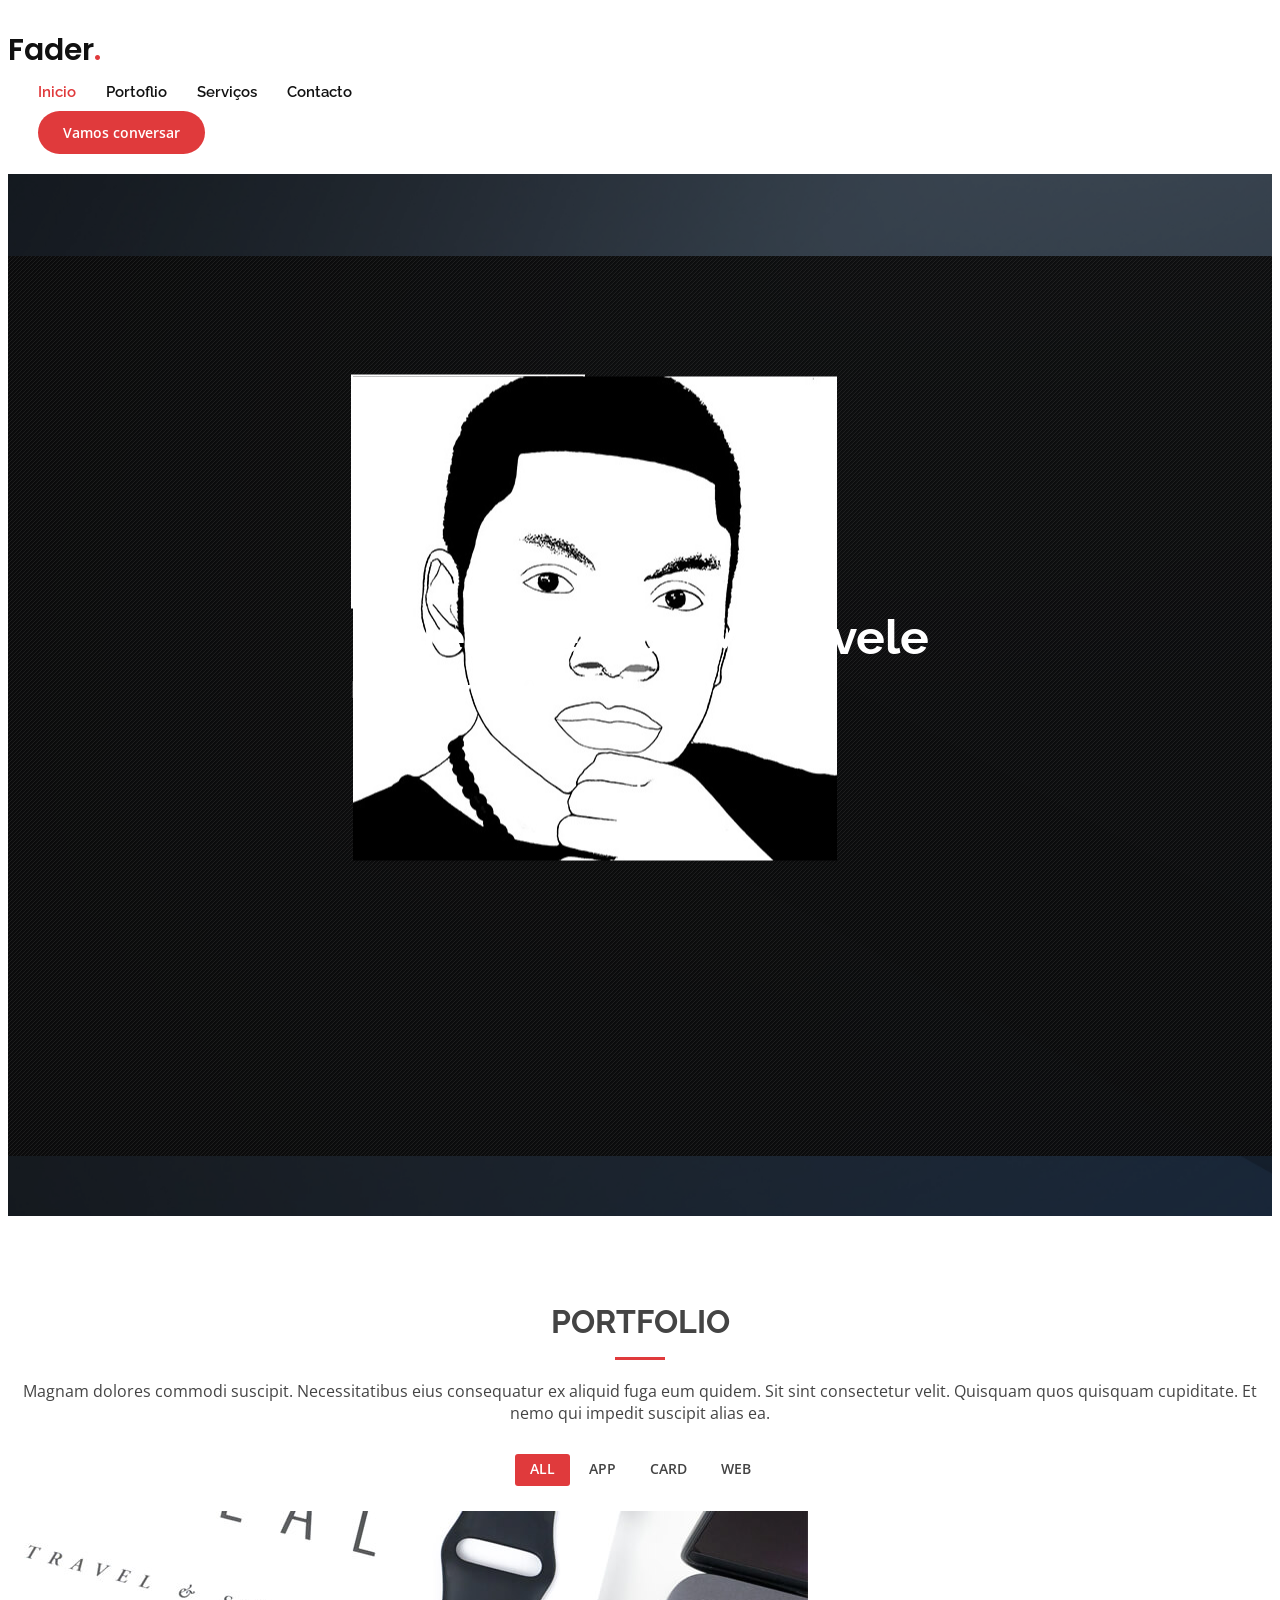
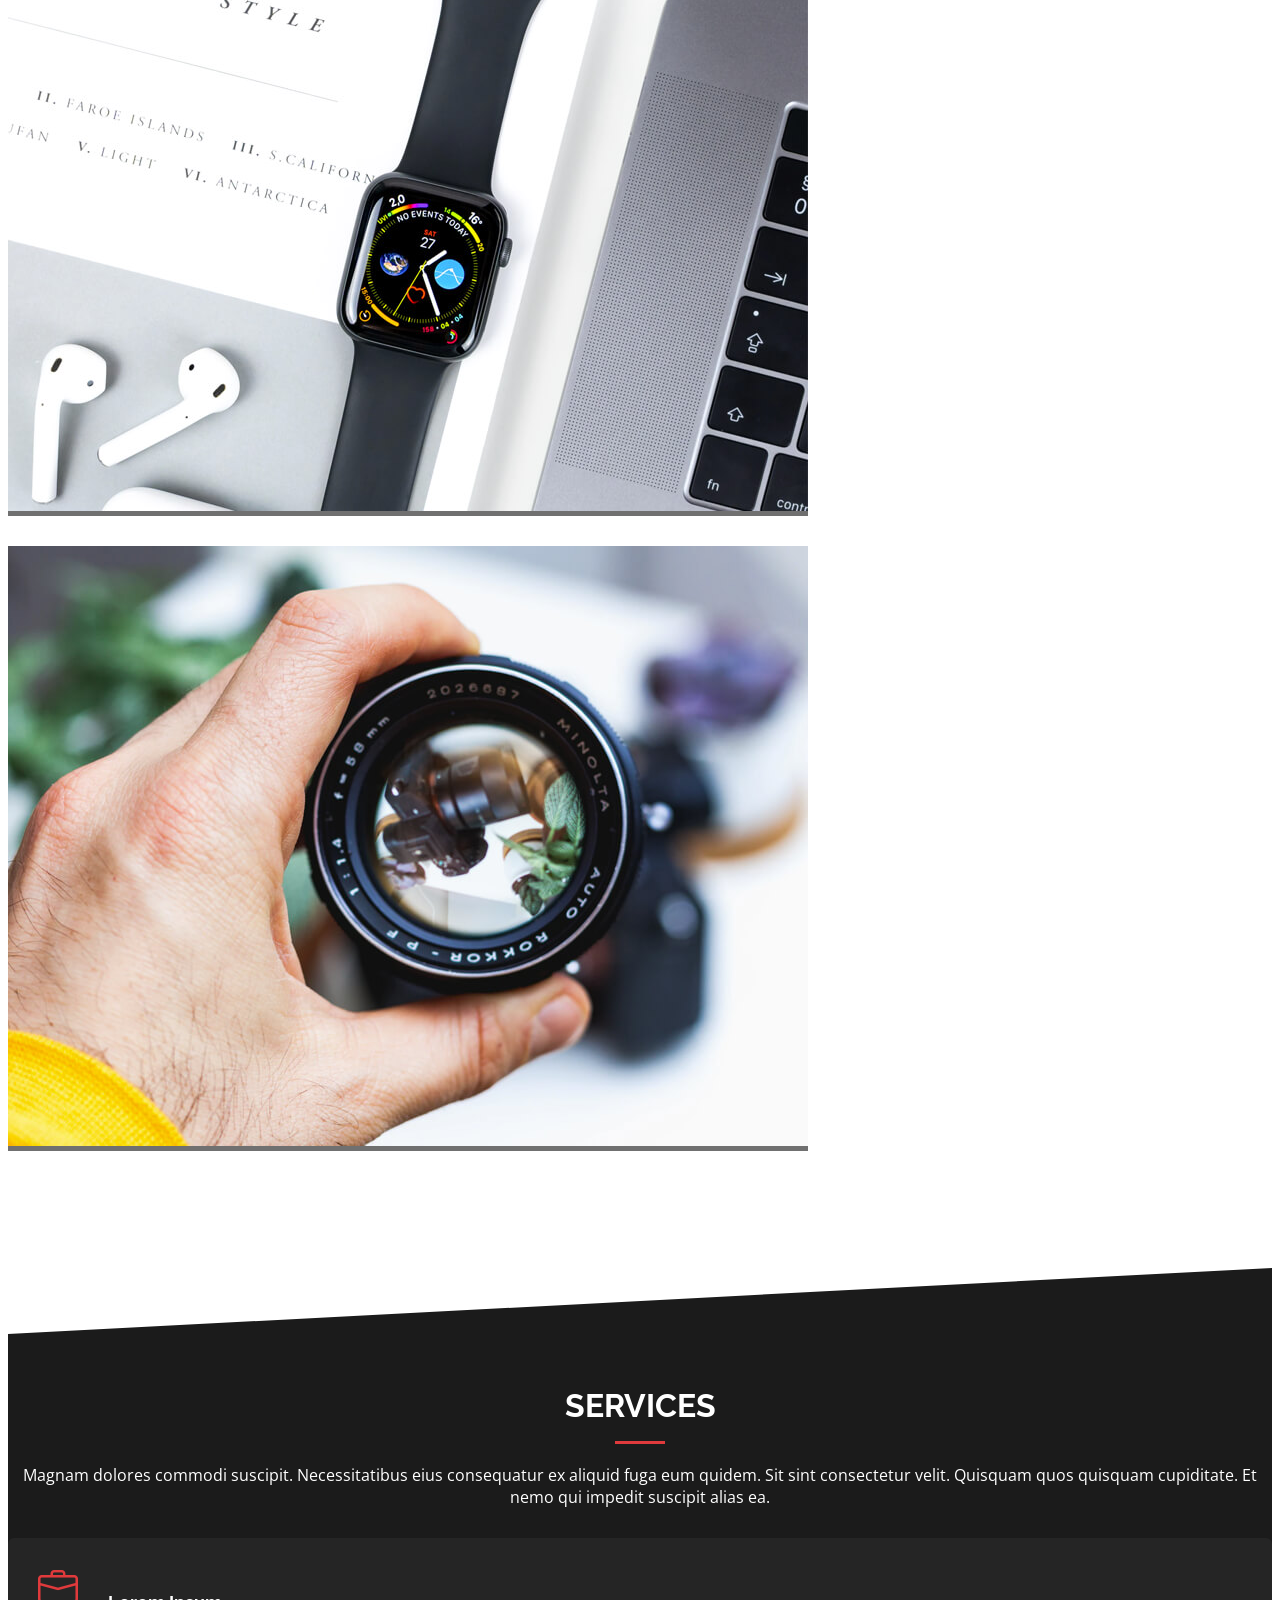
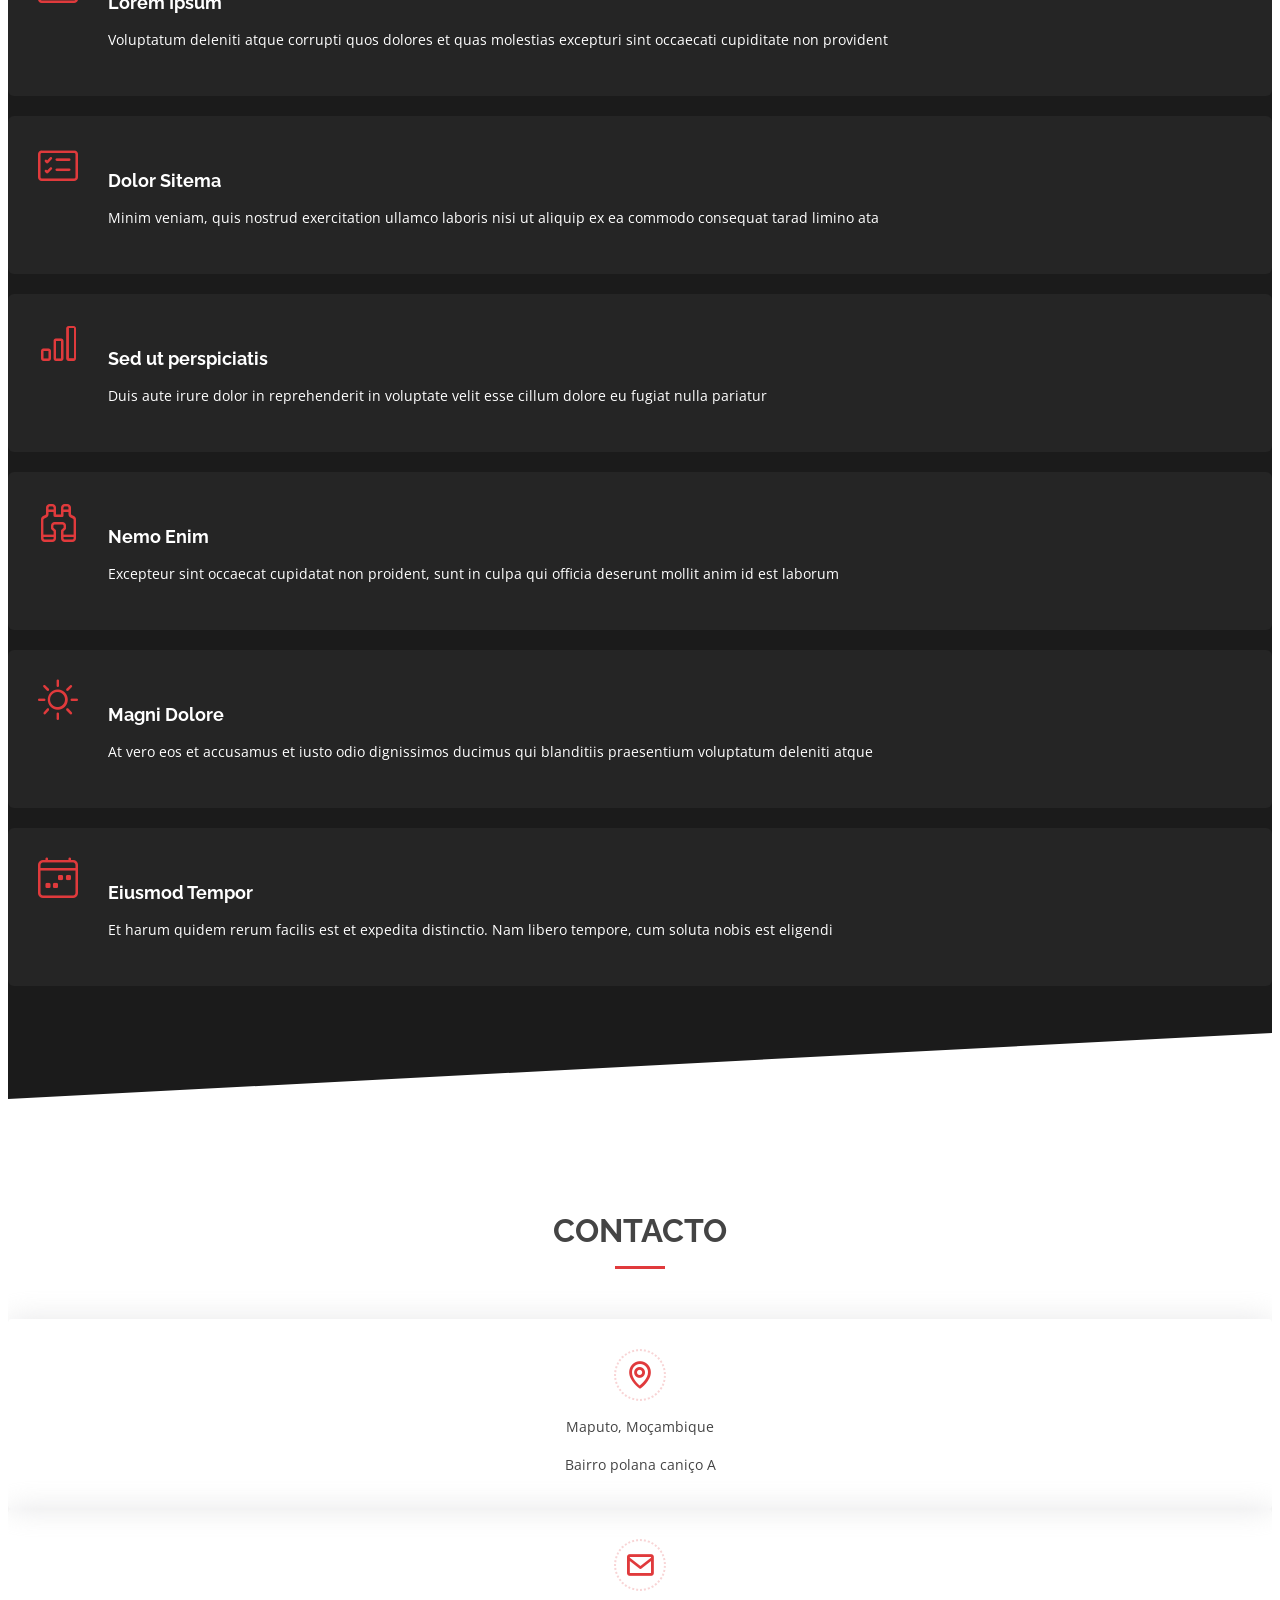
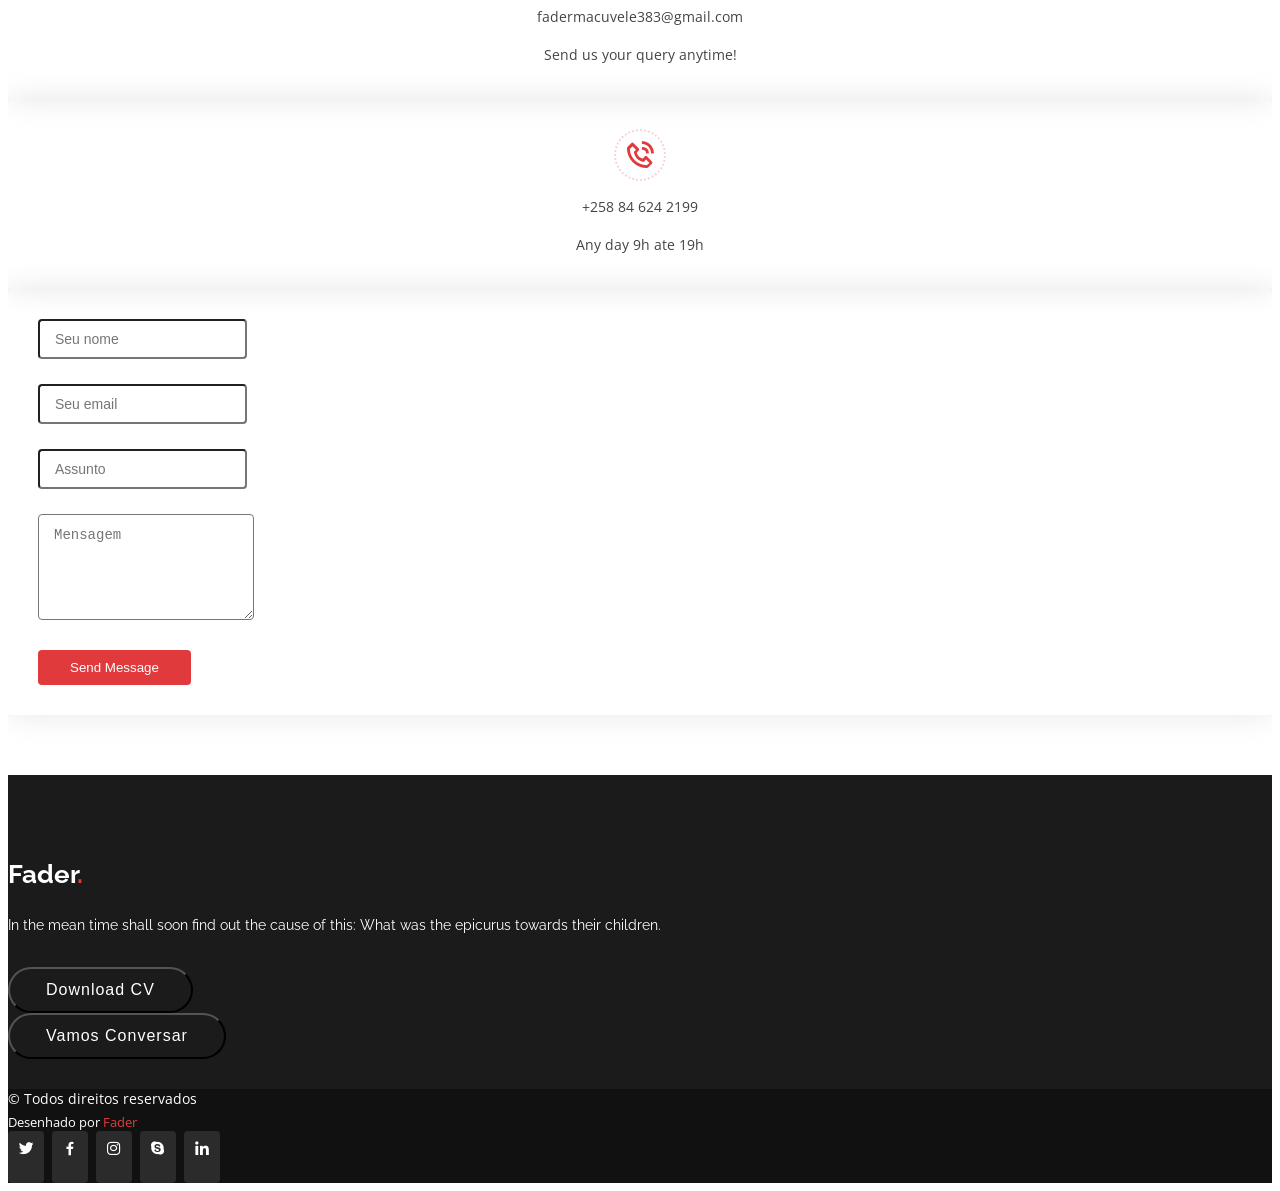
==== index.html @ 5a1aad6a "Initial commit" ====
<!DOCTYPE html>
<html lang="en">

<head>
    <meta charset="utf-8">
    <meta content="width=device-width, initial-scale=1.0" name="viewport">

    <title>Presento Bootstrap Template - Index</title>
    <meta content="" name="description">
    <meta content="" name="keywords">

    <!-- Favicons -->
    <link href="assets/img/favicon.png" rel="icon">
    <link href="assets/img/apple-touch-icon.png" rel="apple-touch-icon">

    <!-- Google Fonts -->
    <link href="https://fonts.googleapis.com/css?family=Open+Sans:300,300i,400,400i,600,600i,700,700i|Raleway:300,300i,400,400i,500,500i,600,600i,700,700i|Poppins:300,300i,400,400i,500,500i,600,600i,700,700i"
          rel="stylesheet">

    <!-- Vendor CSS Files -->
    <link href="assets/vendor/aos/aos.css" rel="stylesheet">
    <link href="assets/vendor/bootstrap/css/bootstrap.min.css" rel="stylesheet">
    <link href="assets/vendor/bootstrap-icons/bootstrap-icons.css" rel="stylesheet">
    <link href="assets/vendor/boxicons/css/boxicons.min.css" rel="stylesheet">
    <link href="assets/vendor/glightbox/css/glightbox.min.css" rel="stylesheet">
    <link href="assets/vendor/remixicon/remixicon.css" rel="stylesheet">
    <link href="assets/vendor/swiper/swiper-bundle.min.css" rel="stylesheet">

    <link href="assets/css/style.css" rel="stylesheet">
    <link href="assets/css/custom.css" rel="stylesheet">
</head>

<body>
<!-- ======= Header ======= -->
<header id="header" class="fixed-top d-flex align-items-center">
    <div class="container d-flex  align-items-center">
        <h1 class="logo me-auto"><a href="index.html">Fader<span>.</span></a></h1>
        <nav id="navbar" class="navbar order-last order-lg-0">
            <ul>
                <li><a class="nav-link scrollto active" href="#hero">Inicio</a></li>
              <li><a class="nav-link scrollto " href="#portfolio">Portoflio</a></li>
              <li><a class="nav-link scrollto" href="#services">Serviços</a></li>
                <li><a class="nav-link scrollto" href="#contact">Contacto</a></li>
            </ul>
            <i class="bi bi-list mobile-nav-toggle"></i>
        </nav>
        <a href="#contact" class="get-started-btn scrollto">Vamos conversar</a>
    </div>

</header>

<section id="hero" class="banner-home">
    <div class="opa">
        <div class="dot position-relative">
            <div class="container" id="container-hero">
                <div class="row align-items-center" data-aos="zoom-in" data-aos-delay="100">
                    <div class="col-xl-4 col-lg-5 col-md-5 col-sm-4">
                        <div class="bg-transparent rounded-circle row mx-auto align-items-center"
                             style="width: 230px; height: 230px; border: 2px solid white">
                            <img src="assets/img/fader-face.jpg" class="rounded-circle mx-autox d-blockx" alt="">
                        </div>
                    </div>
                    <div class="col-xl-8 col-lg-7 col-md-7 col-sm-8 mt-5">
                        <h1>Fader Azevedo Macuvele</h1>
                        <h2 data-aos="zoom-in" data-aos-delay="200">Desenvolvedor Web (full-stack)</h2>
                    </div>
                </div>
            </div>
        </div>
    </div>

</section><!-- End Hero -->

<main id="main">
    <section id="portfolio" class="portfolio">
        <div class="container" data-aos="fade-up">

            <div class="section-title">
                <h2>Portfolio</h2>
                <p>Magnam dolores commodi suscipit. Necessitatibus eius consequatur ex aliquid fuga eum quidem. Sit sint
                    consectetur velit. Quisquam quos quisquam cupiditate. Et nemo qui impedit suscipit alias ea.</p>
            </div>

            <div class="row" data-aos="fade-up" data-aos-delay="100">
                <div class="col-lg-12 d-flex justify-content-center">
                    <ul id="portfolio-flters">
                        <li data-filter="*" class="filter-active">All</li>
                        <li data-filter=".filter-app">App</li>
                        <li data-filter=".filter-card">Card</li>
                        <li data-filter=".filter-web">Web</li>
                    </ul>
                </div>
            </div>

            <div class="row portfolio-container" data-aos="fade-up" data-aos-delay="200">
                <div class="col-lg-4 col-md-6 portfolio-item filter-app">
                    <div class="portfolio-wrap">
                        <img src="assets/img/portfolio/portfolio-1.jpg" class="img-fluid" alt="">
                        <div class="portfolio-info">
                            <h4>App 1</h4>
                            <p>App</p>
                            <div class="portfolio-links">
                                <a href="assets/img/portfolio/portfolio-1.jpg" data-gallery="portfolioGallery"
                                   class="portfolio-lightbox" title="App 1"><i class="bx bx-plus"></i></a>
                                <a href="portfolio-details.html" title="More Details"><i class="bx bx-link"></i></a>
                            </div>
                        </div>
                    </div>
                </div>

                <div class="col-lg-4 col-md-6 portfolio-item filter-web">
                    <div class="portfolio-wrap">
                        <img src="assets/img/portfolio/portfolio-2.jpg" class="img-fluid" alt="">
                        <div class="portfolio-info">
                            <h4>Web 3</h4>
                            <p>Web</p>
                            <div class="portfolio-links">
                                <a href="assets/img/portfolio/portfolio-2.jpg" data-gallery="portfolioGallery"
                                   class="portfolio-lightbox" title="Web 3"><i class="bx bx-plus"></i></a>
                                <a href="portfolio-details.html" title="More Details"><i class="bx bx-link"></i></a>
                            </div>
                        </div>
                    </div>
                </div>

                <div class="col-lg-4 col-md-6 portfolio-item filter-app">
                    <div class="portfolio-wrap">
                        <img src="assets/img/portfolio/portfolio-3.jpg" class="img-fluid" alt="">
                        <div class="portfolio-info">
                            <h4>App 2</h4>
                            <p>App</p>
                            <div class="portfolio-links">
                                <a href="assets/img/portfolio/portfolio-3.jpg" data-gallery="portfolioGallery"
                                   class="portfolio-lightbox" title="App 2"><i class="bx bx-plus"></i></a>
                                <a href="portfolio-details.html" title="More Details"><i class="bx bx-link"></i></a>
                            </div>
                        </div>
                    </div>
                </div>

                <div class="col-lg-4 col-md-6 portfolio-item filter-card">
                    <div class="portfolio-wrap">
                        <img src="assets/img/portfolio/portfolio-4.jpg" class="img-fluid" alt="">
                        <div class="portfolio-info">
                            <h4>Card 2</h4>
                            <p>Card</p>
                            <div class="portfolio-links">
                                <a href="assets/img/portfolio/portfolio-4.jpg" data-gallery="portfolioGallery"
                                   class="portfolio-lightbox" title="Card 2"><i class="bx bx-plus"></i></a>
                                <a href="portfolio-details.html" title="More Details"><i class="bx bx-link"></i></a>
                            </div>
                        </div>
                    </div>
                </div>

                <div class="col-lg-4 col-md-6 portfolio-item filter-web">
                    <div class="portfolio-wrap">
                        <img src="assets/img/portfolio/portfolio-5.jpg" class="img-fluid" alt="">
                        <div class="portfolio-info">
                            <h4>Web 2</h4>
                            <p>Web</p>
                            <div class="portfolio-links">
                                <a href="assets/img/portfolio/portfolio-5.jpg" data-gallery="portfolioGallery"
                                   class="portfolio-lightbox" title="Web 2"><i class="bx bx-plus"></i></a>
                                <a href="portfolio-details.html" title="More Details"><i class="bx bx-link"></i></a>
                            </div>
                        </div>
                    </div>
                </div>

                <div class="col-lg-4 col-md-6 portfolio-item filter-app">
                    <div class="portfolio-wrap">
                        <img src="assets/img/portfolio/portfolio-6.jpg" class="img-fluid" alt="">
                        <div class="portfolio-info">
                            <h4>App 3</h4>
                            <p>App</p>
                            <div class="portfolio-links">
                                <a href="assets/img/portfolio/portfolio-6.jpg" data-gallery="portfolioGallery"
                                   class="portfolio-lightbox" title="App 3"><i class="bx bx-plus"></i></a>
                                <a href="portfolio-details.html" title="More Details"><i class="bx bx-link"></i></a>
                            </div>
                        </div>
                    </div>
                </div>

                <div class="col-lg-4 col-md-6 portfolio-item filter-card">
                    <div class="portfolio-wrap">
                        <img src="assets/img/portfolio/portfolio-7.jpg" class="img-fluid" alt="">
                        <div class="portfolio-info">
                            <h4>Card 1</h4>
                            <p>Card</p>
                            <div class="portfolio-links">
                                <a href="assets/img/portfolio/portfolio-7.jpg" data-gallery="portfolioGallery"
                                   class="portfolio-lightbox" title="Card 1"><i class="bx bx-plus"></i></a>
                                <a href="portfolio-details.html" title="More Details"><i class="bx bx-link"></i></a>
                            </div>
                        </div>
                    </div>
                </div>

                <div class="col-lg-4 col-md-6 portfolio-item filter-card">
                    <div class="portfolio-wrap">
                        <img src="assets/img/portfolio/portfolio-8.jpg" class="img-fluid" alt="">
                        <div class="portfolio-info">
                            <h4>Card 3</h4>
                            <p>Card</p>
                            <div class="portfolio-links">
                                <a href="assets/img/portfolio/portfolio-8.jpg" data-gallery="portfolioGallery"
                                   class="portfolio-lightbox" title="Card 3"><i class="bx bx-plus"></i></a>
                                <a href="portfolio-details.html" title="More Details"><i class="bx bx-link"></i></a>
                            </div>
                        </div>
                    </div>
                </div>

                <div class="col-lg-4 col-md-6 portfolio-item filter-web">
                    <div class="portfolio-wrap">
                        <img src="assets/img/portfolio/portfolio-9.jpg" class="img-fluid" alt="">
                        <div class="portfolio-info">
                            <h4>Web 3</h4>
                            <p>Web</p>
                            <div class="portfolio-links">
                                <a href="assets/img/portfolio/portfolio-9.jpg" data-gallery="portfolioGallery"
                                   class="portfolio-lightbox" title="Web 3"><i class="bx bx-plus"></i></a>
                                <a href="portfolio-details.html" title="More Details"><i class="bx bx-link"></i></a>
                            </div>
                        </div>
                    </div>
                </div>
            </div>
        </div>
    </section><!-- End Portfolio Section -->

    <!-- ======= Services Section ======= -->
    <section id="services" class="services section-bg ">
        <div class="container" data-aos="fade-up">

            <div class="section-title">
                <h2>Services</h2>
                <p>Magnam dolores commodi suscipit. Necessitatibus eius consequatur ex aliquid fuga eum quidem. Sit sint
                    consectetur velit. Quisquam quos quisquam cupiditate. Et nemo qui impedit suscipit alias ea.</p>
            </div>

            <div class="row">
                <div class="col-md-6">
                    <div class="icon-box" data-aos="fade-up" data-aos-delay="100">
                        <i class="bi bi-briefcase"></i>
                        <h4><a href="#">Lorem Ipsum</a></h4>
                        <p>Voluptatum deleniti atque corrupti quos dolores et quas molestias excepturi sint occaecati
                            cupiditate non provident</p>
                    </div>
                </div>
                <div class="col-md-6 mt-4 mt-md-0">
                    <div class="icon-box" data-aos="fade-up" data-aos-delay="200">
                        <i class="bi bi-card-checklist"></i>
                        <h4><a href="#">Dolor Sitema</a></h4>
                        <p>Minim veniam, quis nostrud exercitation ullamco laboris nisi ut aliquip ex ea commodo
                            consequat tarad limino ata</p>
                    </div>
                </div>
                <div class="col-md-6 mt-4 mt-md-0">
                    <div class="icon-box" data-aos="fade-up" data-aos-delay="300">
                        <i class="bi bi-bar-chart"></i>
                        <h4><a href="#">Sed ut perspiciatis</a></h4>
                        <p>Duis aute irure dolor in reprehenderit in voluptate velit esse cillum dolore eu fugiat nulla
                            pariatur</p>
                    </div>
                </div>
                <div class="col-md-6 mt-4 mt-md-0">
                    <div class="icon-box" data-aos="fade-up" data-aos-delay="400">
                        <i class="bi bi-binoculars"></i>
                        <h4><a href="#">Nemo Enim</a></h4>
                        <p>Excepteur sint occaecat cupidatat non proident, sunt in culpa qui officia deserunt mollit
                            anim id est laborum</p>
                    </div>
                </div>
                <div class="col-md-6 mt-4 mt-md-0">
                    <div class="icon-box" data-aos="fade-up" data-aos-delay="500">
                        <i class="bi bi-brightness-high"></i>
                        <h4><a href="#">Magni Dolore</a></h4>
                        <p>At vero eos et accusamus et iusto odio dignissimos ducimus qui blanditiis praesentium
                            voluptatum deleniti atque</p>
                    </div>
                </div>
                <div class="col-md-6 mt-4 mt-md-0">
                    <div class="icon-box" data-aos="fade-up" data-aos-delay="600">
                        <i class="bi bi-calendar4-week"></i>
                        <h4><a href="#">Eiusmod Tempor</a></h4>
                        <p>Et harum quidem rerum facilis est et expedita distinctio. Nam libero tempore, cum soluta
                            nobis est eligendi</p>
                    </div>
                </div>
            </div>
        </div>
    </section><!-- End Services Section -->

    <!-- ======= Contact Section ======= -->
    <section id="contact" class="contact">
        <div class="container" data-aos="fade-up">
            <div class="section-title">
                <h2>Contacto</h2>
            </div>

            <div class="row" data-aos="fade-up" data-aos-delay="100">
                <div class="col-lg-4">
                    <div class="info-box">
                        <div class="row">
                            <div class="col-3">
                                <i class="bx bx-map"></i>
                            </div>
                            <div class="col-9">
                                <p class="text-start">Maputo, Moçambique</p>
                                <p class="text-start fw-bold">Bairro polana caniço A </p>
                            </div>
                        </div>
                    </div>

                    <div class="info-box my-4">
                        <div class="row">
                            <div class="col-3">
                                <i class="bx bx-envelope"></i>
                            </div>
                            <div class="col-9">
                                <p class="text-start">fadermacuvele383@gmail.com</p>
                                <p class="text-start fw-bold">Send us your query anytime!</p>
                            </div>
                        </div>
                    </div>
                    <div class="info-box">
                        <div class="row">
                            <div class="col-3">
                                <i class="bx bx-phone-call"></i>
                            </div>
                            <div class="col-9">
                                <p class="text-start">+258 84 624 2199</p>
                                <p class="text-start fw-bold">Any day 9h ate 19h</p>
                            </div>
                        </div>
                    </div>
                </div>

                <div class="col-lg-8 mt-lg-0 mt-sm-4 mt-4">
                    <form action="forms/contact.php" method="post" role="form" class="php-email-form">
                        <div class="row">
                            <div class="col-lg-6 col-sm-12 col-12 form-group">
                                <input type="text" name="name" class="form-control" id="name" placeholder="Seu nome"
                                       required>
                            </div>
                            <div class="col-lg-6 col-sm-12 col-12 form-group">
                                <input type="email" class="form-control" name="email" id="email"
                                       placeholder="Seu email" required>
                            </div>
                        </div>
                        <div class="form-group">
                            <input type="text" class="form-control" name="subject" id="subject" placeholder="Assunto"
                                   required>
                        </div>
                        <div class="form-group">
                            <textarea class="form-control" name="message" rows="5" placeholder="Mensagem"
                                      required></textarea>
                        </div>
                        <div class="my-3">
                            <div class="loading">Loading</div>
                            <div class="error-message"></div>
                            <div class="sent-message">Your message has been sent. Thank you!</div>
                        </div>
                        <div class="text-center">
                            <button type="submit">Send Message</button>
                        </div>
                    </form>
                </div>
            </div>
        </div>
    </section>
</main>

<footer id="footer">
    <div class="footer-top">
        <div class="container">
            <div class="row">
                <div class="col-lg-5 col-md-8 footer-contact">
                    <h3>Fader<span>.</span></h3>
                    <p>
                        In the mean time shall soon find out the cause of this: What was the epicurus towards their
                        children.
                    </p>
                </div>
                <div class="col-lg-2 col-md-6 footer-links">
                </div>
                <div class="col-lg-5 col-md-6">
                    <div class="row">
                        <div class="col-lg-6 col-sm-12">
                            <button class="btn border-btn bg-dark mr-4 mx-sm-auto mx-auto d-block">Download CV</button>
                        </div>
                        <div class="col-lg-6 col-sm-12 mt-sm-4 mt-4 mt-lg-0">
                            <button class="btn border-btn bg-danger mx-sm-auto mx-auto d-block text-nowrap">Vamos
                                conversar
                            </button>
                        </div>
                    </div>
                </div>
            </div>
        </div>
    </div>

    <div class="container d-md-flex py-4">
        <div class="me-md-auto text-center text-md-start">
            <div class="copyright">
                &copy; Todos direitos reservados
            </div>
            <div class="credits">
                Desenhado por <a href="/">Fader</a>
            </div>
        </div>
        <div class="social-links text-center text-md-end pt-3 pt-md-0">
            <a href="#" class="twitter"><i class="bx bxl-twitter"></i></a>
            <a href="#" class="facebook"><i class="bx bxl-facebook"></i></a>
            <a href="#" class="instagram"><i class="bx bxl-instagram"></i></a>
            <a href="#" class="google-plus"><i class="bx bxl-skype"></i></a>
            <a href="#" class="linkedin"><i class="bx bxl-linkedin"></i></a>
        </div>
    </div>
</footer>

<a href="#" class="back-to-top d-flex align-items-center justify-content-center">
    <i class="bi bi-arrow-up-short"></i>
</a>

<!-- Vendor JS Files -->
<script src="assets/vendor/aos/aos.js"></script>
<script src="assets/vendor/bootstrap/js/bootstrap.bundle.min.js"></script>
<script src="assets/vendor/glightbox/js/glightbox.min.js"></script>
<script src="assets/vendor/isotope-layout/isotope.pkgd.min.js"></script>
<script src="assets/vendor/php-email-form/validate.js"></script>
<script src="assets/vendor/purecounter/purecounter.js"></script>
<script src="assets/vendor/swiper/swiper-bundle.min.js"></script>
<script src="assets/js/main.js"></script>

</body>

</html>
---- assets/css/custom.css ----
section{
    /*padding: 10px 0 60px 0 !important;*/
}

.get-started-btn {
    margin-left: 30px;
    background: #e03a3c;
    color: #fff;
    border-radius: 50px;
    padding: 12px 25px;
    white-space: nowrap;
    transition: 0.3s;
    font-size: 14px;
    font-weight: 600;
    display: inline-block;
}

.border-btn {
    color: #fff;
    background: none;
    border-radius: 30px;
    text-transform: capitalize;
    padding: 12px 36px;
    -moz-user-select: none;
    cursor: pointer;
    display: inline-block;
    font-size: 16px;
    font-weight: 500;
    letter-spacing: 1px;
    position: relative;
    transition: color .4s linear;
    overflow: hidden;
    margin: 0;
}

.dot{
    background: url("../img/dot.png");
}
.banner-effect{
    position: relative;
    background: linear-gradient(to right, #0071bc, #0071bc55, #952a7c55, #952a7c);
    box-shadow: 0 5px 5px grey;
    margin-bottom: 30px !important;
}

.banner-home .dot{
    height: 100vh;
}
.banner-home .container{
    position: absolute;
    top: 35%;
    left: 50%;
    transform: translate(-50%,-50%);
    z-index: 1;
}
.opa{
    background: rgba(27, 27, 27, 0.9) !important;
}
.bg-site{
    background: rgba(34, 88, 130, 0.9) !important;
}
#container-hero{

}
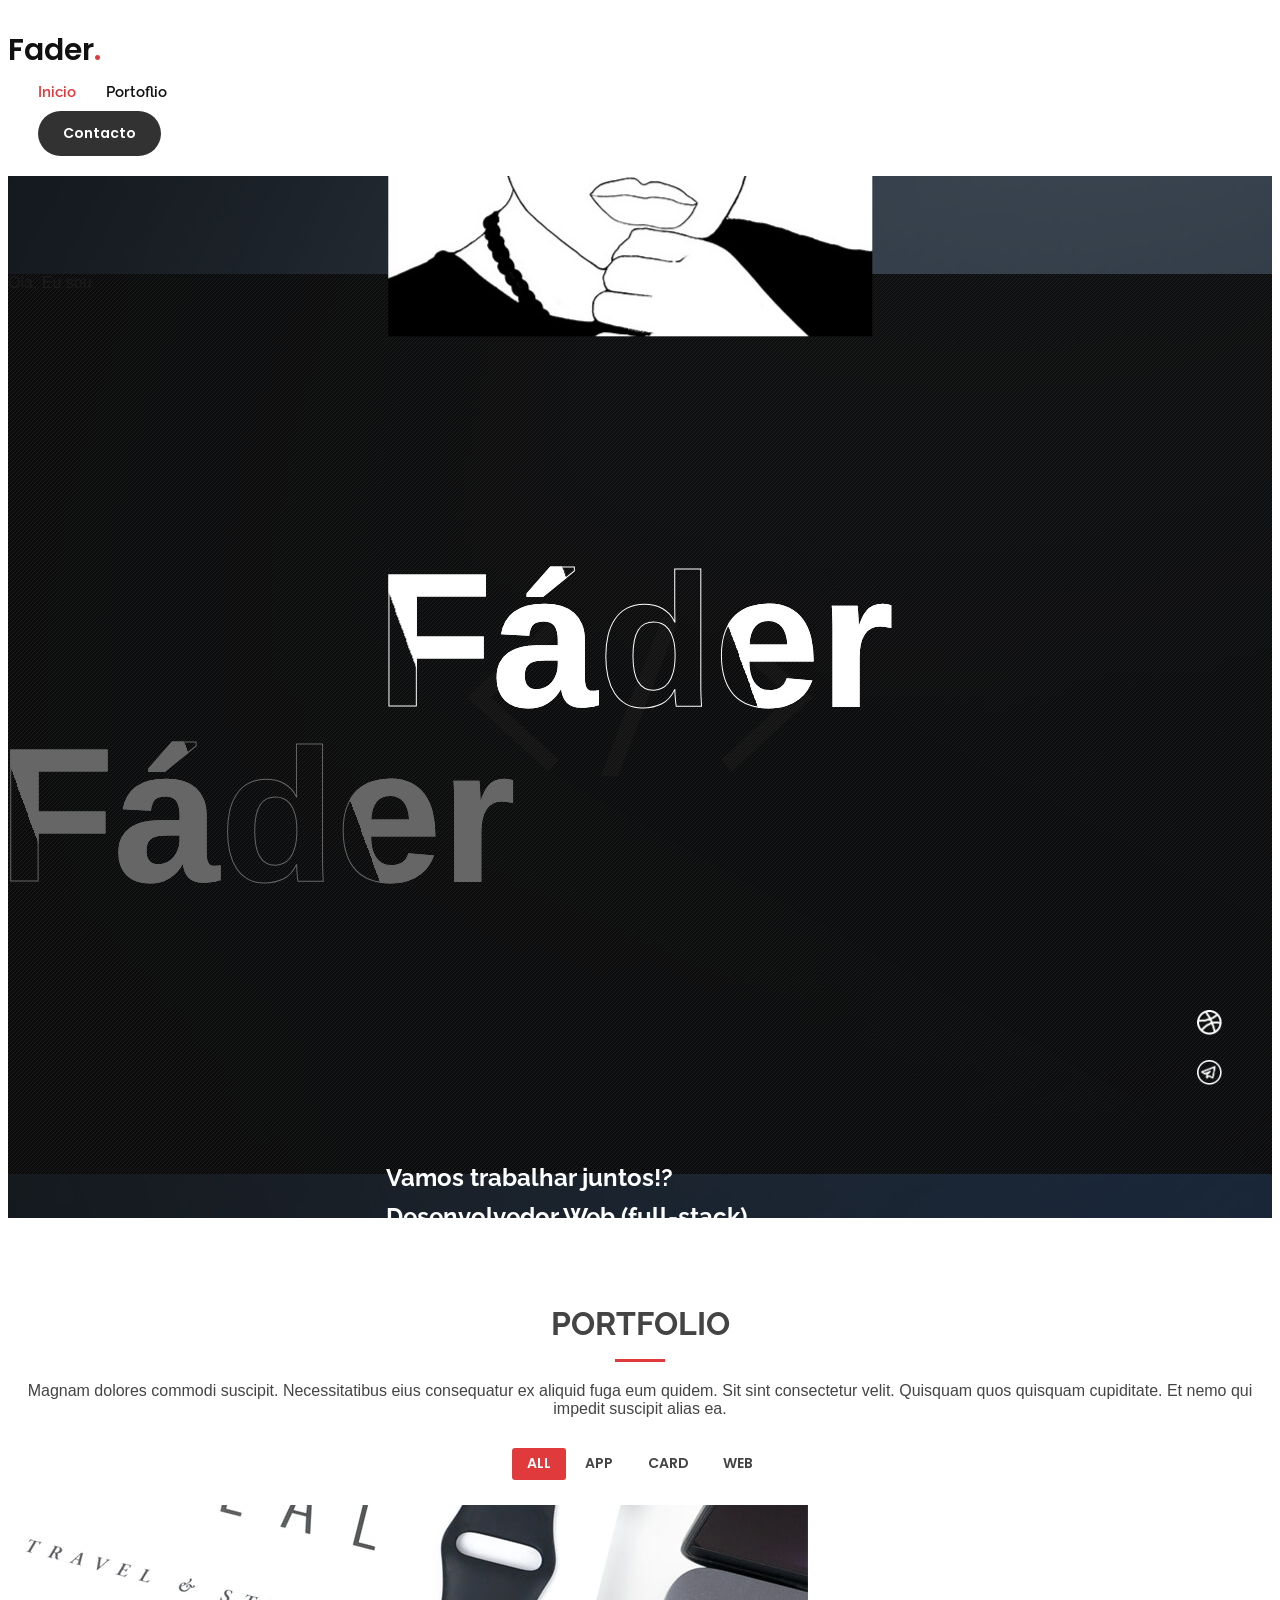
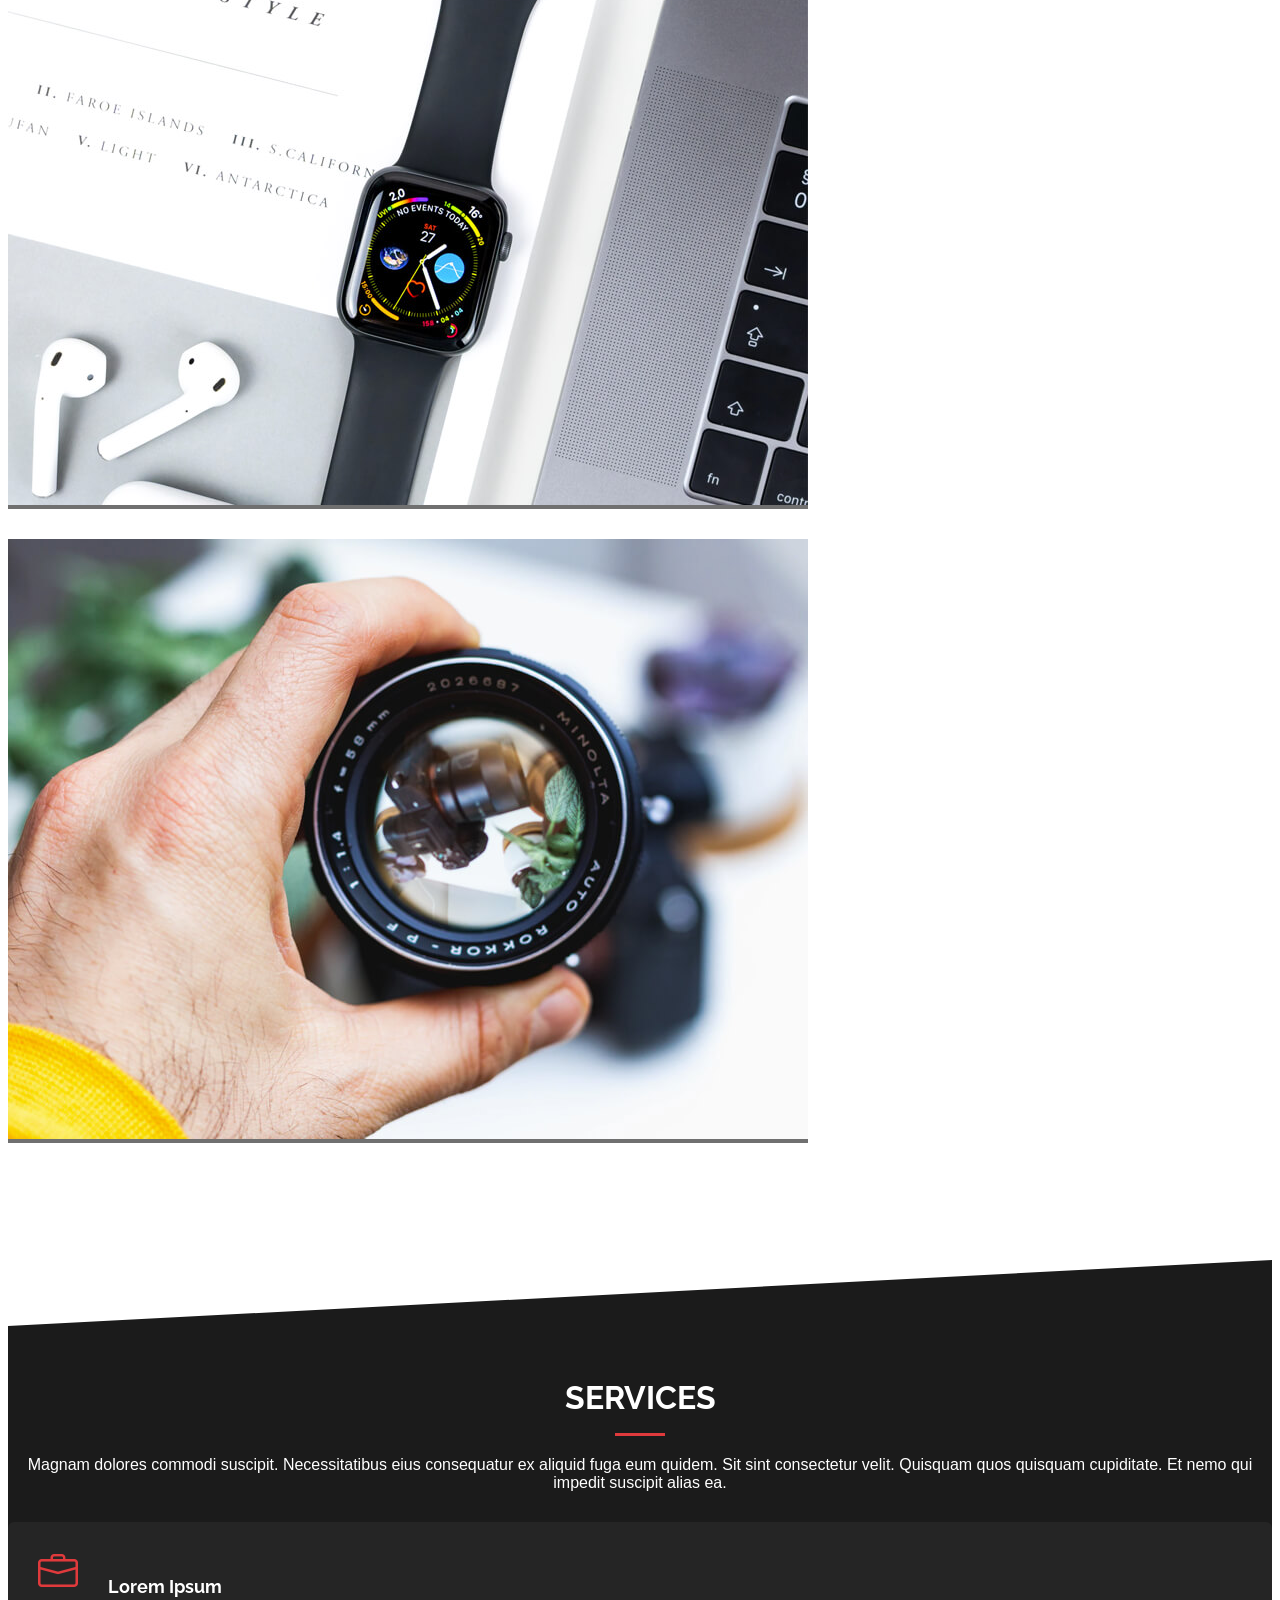
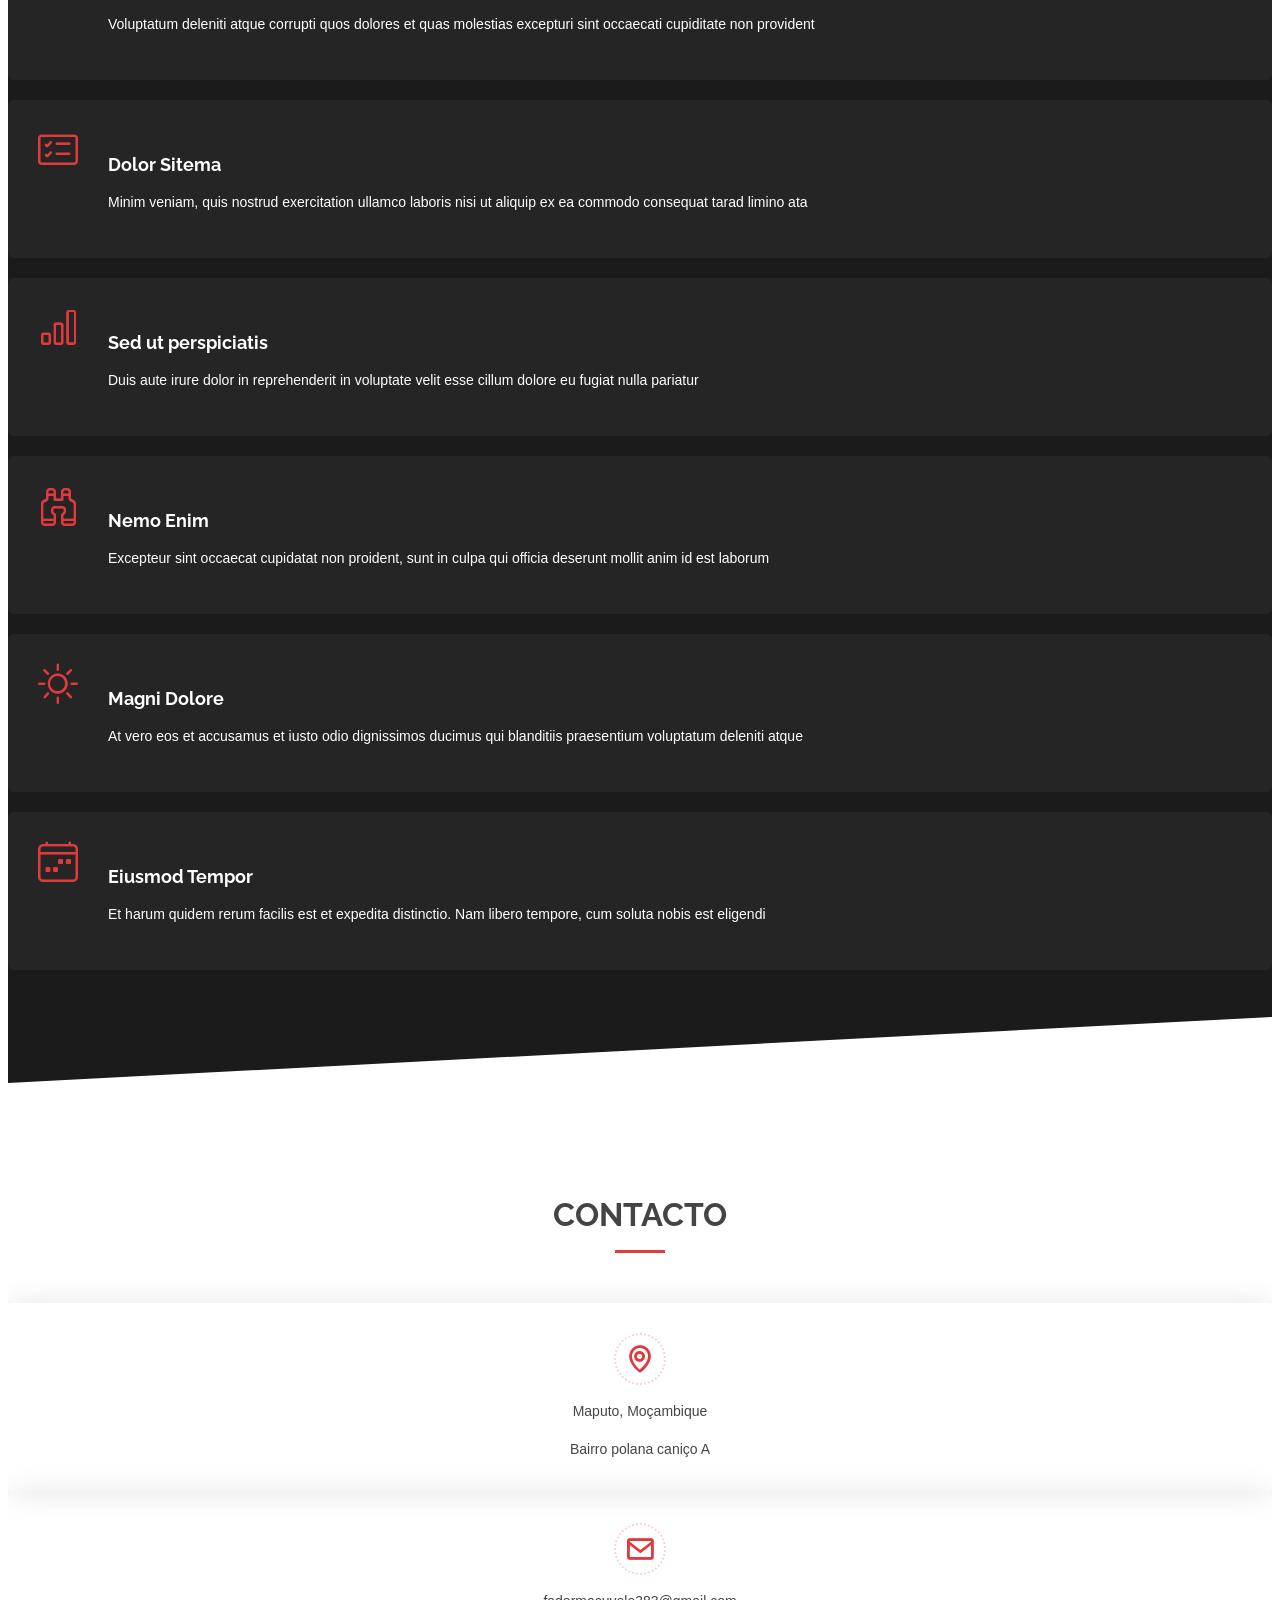
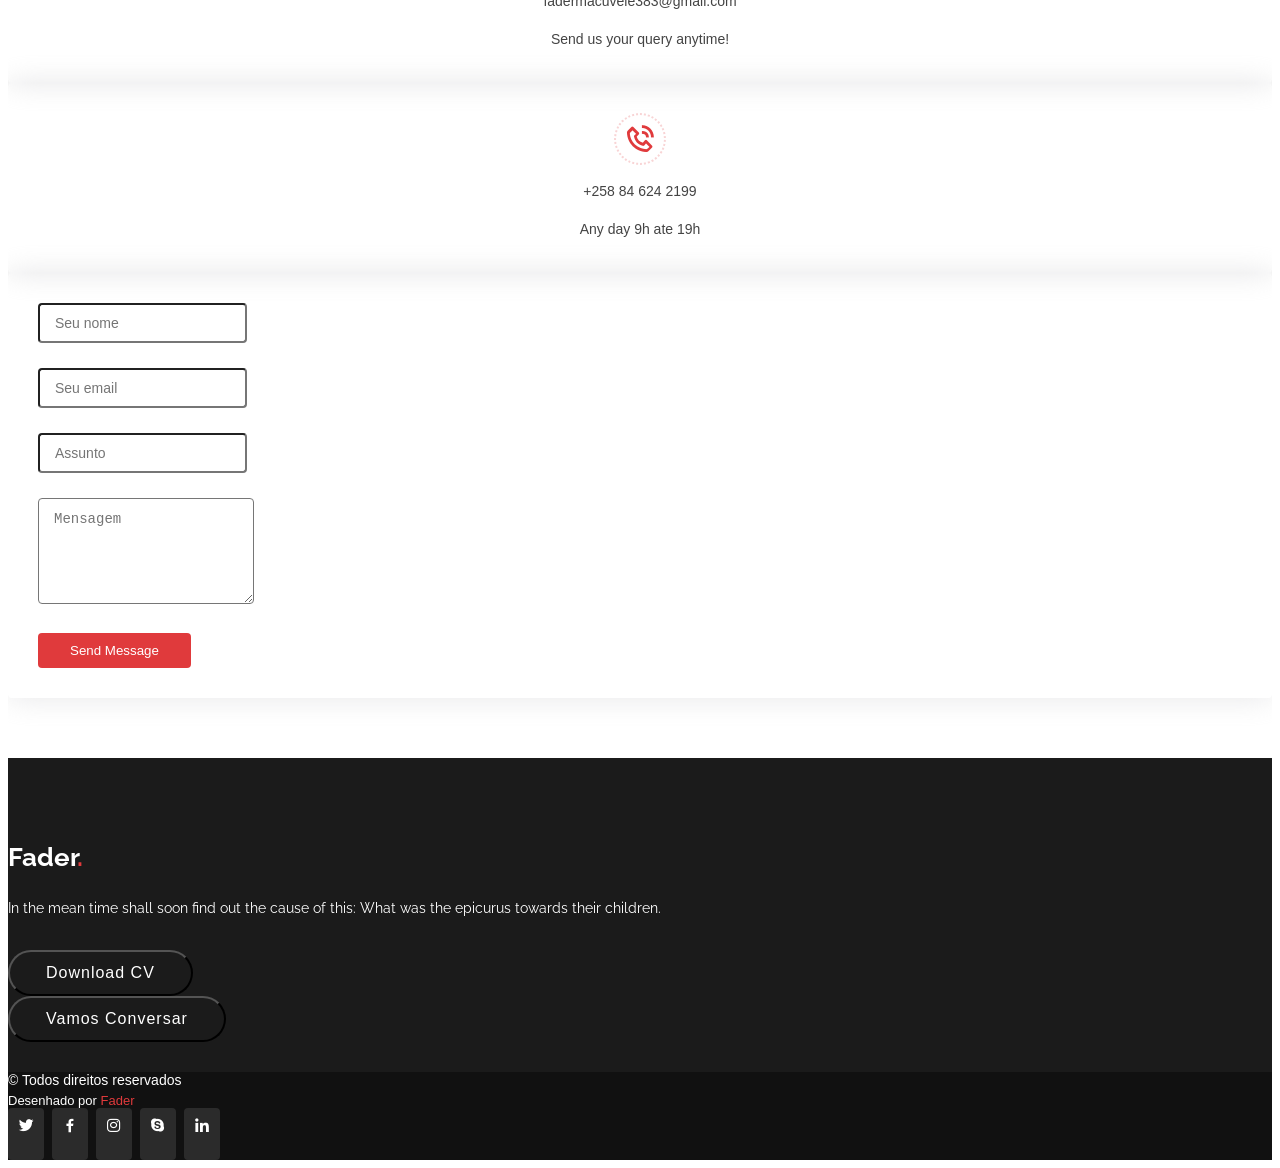
==== commit 4348fd99: "done" ====
--- a/index.html
+++ b/index.html
@@ -5,7 +5,7 @@
     <meta charset="utf-8">
     <meta content="width=device-width, initial-scale=1.0" name="viewport">
 
-    <title>Presento Bootstrap Template - Index</title>
+    <title>Fader</title>
     <meta content="" name="description">
     <meta content="" name="keywords">
 
@@ -39,32 +39,45 @@
             <ul>
                 <li><a class="nav-link scrollto active" href="#hero">Inicio</a></li>
               <li><a class="nav-link scrollto " href="#portfolio">Portoflio</a></li>
-              <li><a class="nav-link scrollto" href="#services">Serviços</a></li>
-                <li><a class="nav-link scrollto" href="#contact">Contacto</a></li>
             </ul>
             <i class="bi bi-list mobile-nav-toggle"></i>
         </nav>
-        <a href="#contact" class="get-started-btn scrollto">Vamos conversar</a>
+        <a href="#contact" class="get-started-btn scrollto">Contacto</a>
     </div>
-
 </header>
 
-<section id="hero" class="banner-home">
+<section id="hero" class="banner-home pt-0">
     <div class="opa">
         <div class="dot position-relative">
-            <div class="container" id="container-hero">
+            <div class="container">
                 <div class="row align-items-center" data-aos="zoom-in" data-aos-delay="100">
                     <div class="col-xl-4 col-lg-5 col-md-5 col-sm-4">
-                        <div class="bg-transparent rounded-circle row mx-auto align-items-center"
+                        <div class="bg-transparent rounded-circle row mx-autox align-items-center"
                              style="width: 230px; height: 230px; border: 2px solid white">
                             <img src="assets/img/fader-face.jpg" class="rounded-circle mx-autox d-blockx" alt="">
                         </div>
                     </div>
-                    <div class="col-xl-8 col-lg-7 col-md-7 col-sm-8 mt-5">
-                        <h1>Fader Azevedo Macuvele</h1>
-                        <h2 data-aos="zoom-in" data-aos-delay="200">Desenvolvedor Web (full-stack)</h2>
-                    </div>
-                </div>
+                    <div class="col-xl-8 col-lg-7 col-md-7 col-sm-8 mt-5 d-none">
+                        <p class="text-white fs-6">Olá, Eu sou</p>
+                        <h6 class="text-name">Fáder</h6>
+                        <h2>Vamos trabalhar juntos!?</h2>
+                        <h2 data-aos="zoom-in" class="d-none" data-aos-delay="200">Desenvolvedor Web (full-stack)</h2>
+                    </div>
+                </div>
+            </div>
+            <div class="position-absolute " style="bottom: 12%; left: 15%">
+                <p class="text-white fs-6">Olá, Eu sou</p>
+                <h6 class="text-name">Fáder</h6>
+                <h2>Vamos trabalhar juntos!?</h2>
+                <div class="mt-5">
+                    <a href="#portfolio" class="outline-white">Portfólio</a>
+                    <span class="text-white-50 pt-5">Lorem Ipsum is simply dummy text of the printing and typesetting industry. Lorem Ipsum</span>
+                </div>
+            </div>
+            <div class="social-icons">
+                <a href=""><img src="images/dribble.png" alt=""></a>
+                <a href=""><img src="images/telegram.png" alt=""></a>
+                <a href=""><img src="images/instagram.png" alt=""></a>
             </div>
         </div>
     </div>
--- a/assets/css/custom.css
+++ b/assets/css/custom.css
@@ -4,7 +4,7 @@
 
 .get-started-btn {
     margin-left: 30px;
-    background: #e03a3c;
+    background: #1B1B1BE5;
     color: #fff;
     border-radius: 50px;
     padding: 12px 25px;
@@ -59,6 +59,43 @@
 .bg-site{
     background: rgba(34, 88, 130, 0.9) !important;
 }
-#container-hero{
 
-}+.text-name{
+    font-size: 190px;
+    line-height: 160px;
+    margin-left: -10px;
+    color: transparent;
+    -webkit-text-stroke: 1px #fff;
+    background: url("../../images/back.png");
+    -webkit-background-clip: text;
+    background-position: 0 0;
+    animation: back 20s linear infinite;
+    font-family: "Poppins", sans-serif;
+
+}
+
+@keyframes back {
+    100%{
+        /*background-position: 2000px 0;*/
+    }
+}
+
+
+.social-icons{
+    position: absolute;
+    right: 2%;
+    bottom: 8%;
+}
+.social-icons img{
+    width: 25px;
+    display: block;
+    margin: 25px;
+}
+
+a.outline-white{
+    color: #fff;
+    text-decoration: none;
+    padding: 10px 20px;
+    margin-right: 20px;
+    border: 2px solid #fff;
+}
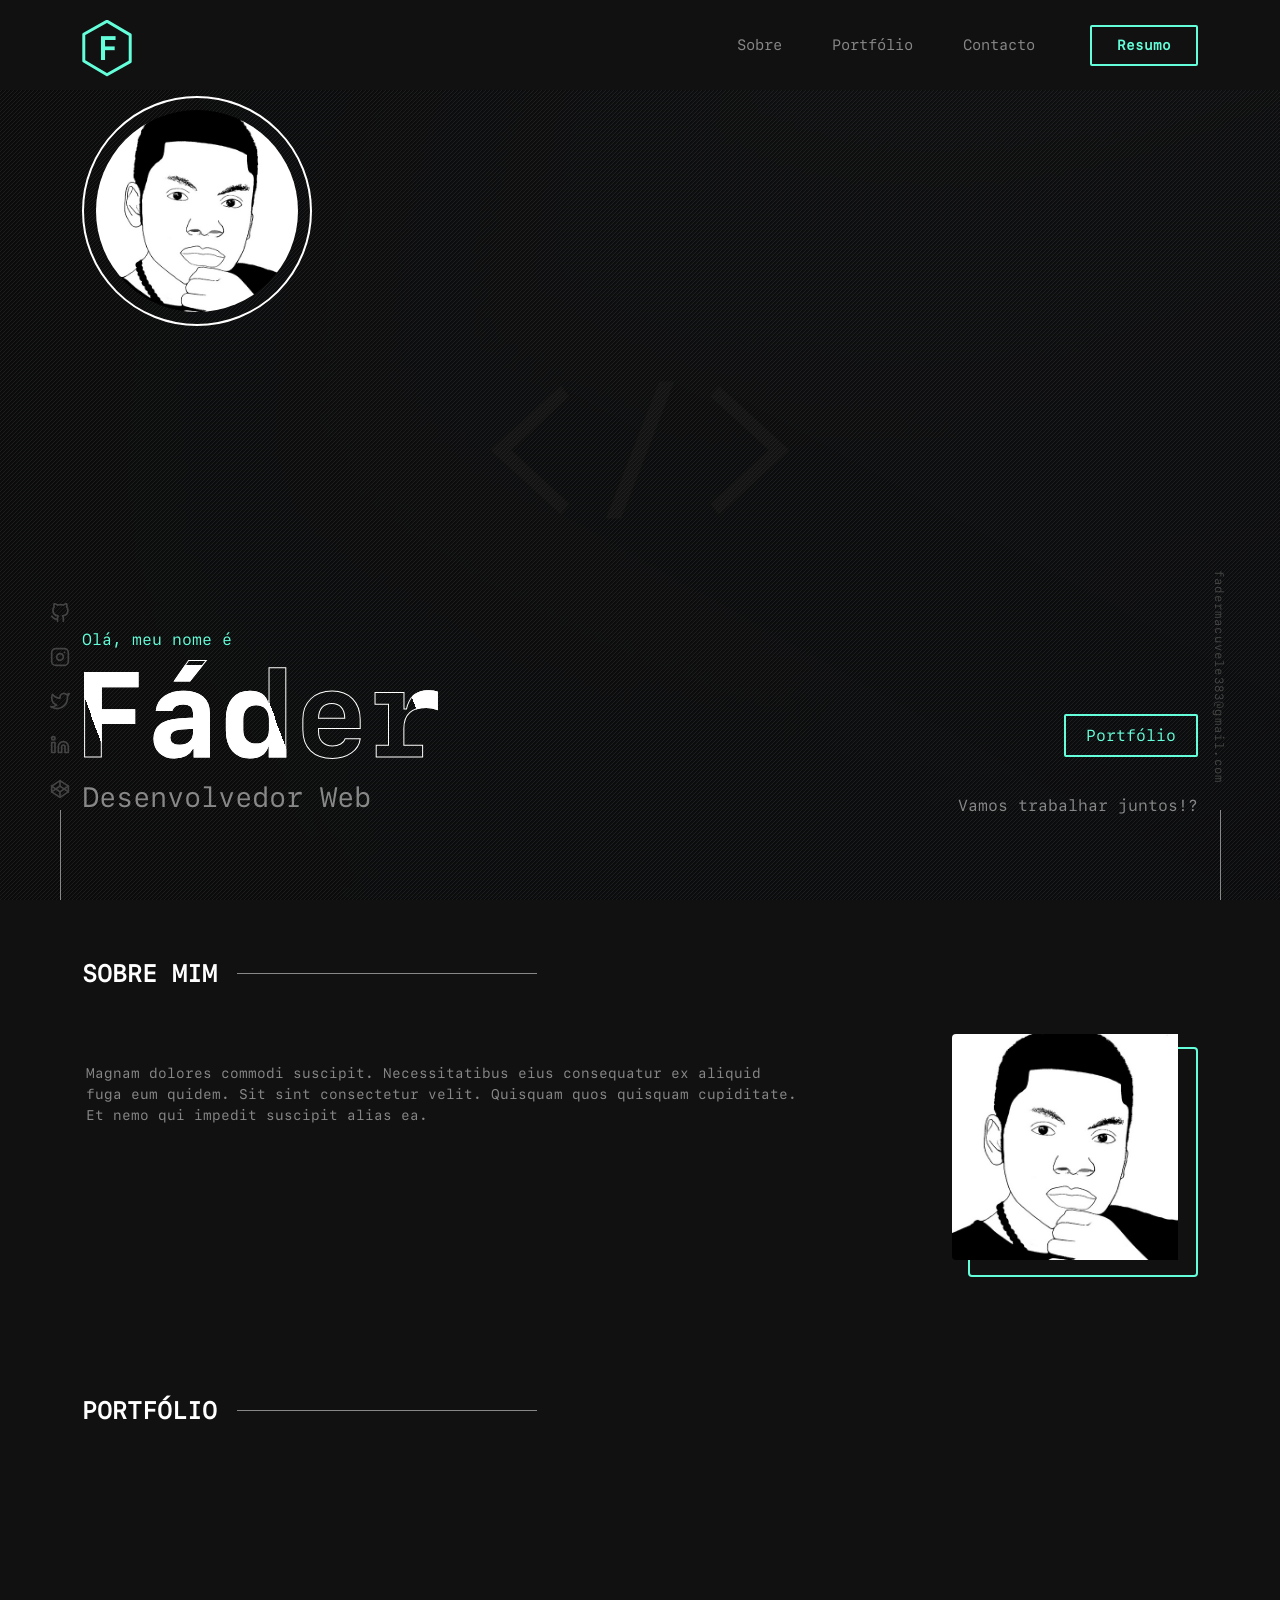
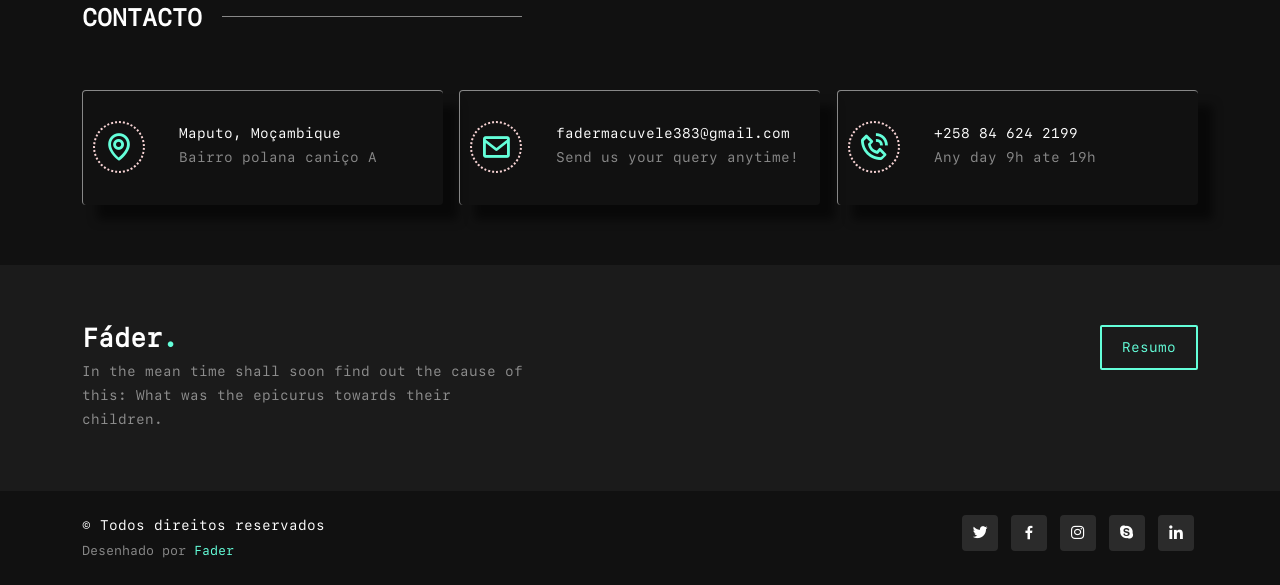
==== commit 4383c096: "awesome change" ====
--- a/index.html
+++ b/index.html
@@ -5,7 +5,7 @@
     <meta charset="utf-8">
     <meta content="width=device-width, initial-scale=1.0" name="viewport">
 
-    <title>Fader</title>
+    <title>Fáder</title>
     <meta content="" name="description">
     <meta content="" name="keywords">
 
@@ -31,221 +31,158 @@
 </head>
 
 <body>
+<div class="div-media-icons">
+    <ul class="media-icons">
+        <li><a href="https://github.com/fader-azevedo" aria-label="GitHub" target="_blank" rel="noreferrer">
+            <svg xmlns="http://www.w3.org/2000/svg" role="img" viewBox="0 0 24 24" fill="none" stroke="currentColor"
+                 stroke-width="2" stroke-linecap="round" stroke-linejoin="round" class="feather feather-github"><title>
+                GitHub</title>
+                <path d="M9 19c-5 1.5-5-2.5-7-3m14 6v-3.87a3.37 3.37 0 0 0-.94-2.61c3.14-.35 6.44-1.54 6.44-7A5.44 5.44 0 0 0 20 4.77 5.07 5.07 0 0 0 19.91 1S18.73.65 16 2.48a13.38 13.38 0 0 0-7 0C6.27.65 5.09 1 5.09 1A5.07 5.07 0 0 0 5 4.77a5.44 5.44 0 0 0-1.5 3.78c0 5.42 3.3 6.61 6.44 7A3.37 3.37 0 0 0 9 18.13V22"></path>
+            </svg>
+        </a></li>
+        <li><a href="https://www.instagram.com/fader-azevedo" aria-label="Instagram" target="_blank" rel="noreferrer">
+            <svg xmlns="http://www.w3.org/2000/svg" role="img" viewBox="0 0 24 24" fill="none" stroke="currentColor"
+                 stroke-width="2" stroke-linecap="round" stroke-linejoin="round" class="feather feather-instagram">
+                <title>
+                    Instagram</title>
+                <rect x="2" y="2" width="20" height="20" rx="5" ry="5"></rect>
+                <path d="M16 11.37A4 4 0 1 1 12.63 8 4 4 0 0 1 16 11.37z"></path>
+                <line x1="17.5" y1="6.5" x2="17.51" y2="6.5"></line>
+            </svg>
+        </a></li>
+        <li><a href="https://twitter.com/fader_azevedo" aria-label="Twitter" target="_blank" rel="noreferrer">
+            <svg xmlns="http://www.w3.org/2000/svg" role="img" viewBox="0 0 24 24" fill="none" stroke="currentColor"
+                 stroke-width="2" stroke-linecap="round" stroke-linejoin="round" class="feather feather-twitter"><title>
+                Twitter</title>
+                <path d="M23 3a10.9 10.9 0 0 1-3.14 1.53 4.48 4.48 0 0 0-7.86 3v1A10.66 10.66 0 0 1 3 4s-4 9 5 13a11.64 11.64 0 0 1-7 2c9 5 20 0 20-11.5a4.5 4.5 0 0 0-.08-.83A7.72 7.72 0 0 0 23 3z"></path>
+            </svg>
+        </a></li>
+        <li><a href="https://www.linkedin.com/in/fader" aria-label="Linkedin" target="_blank" rel="noreferrer">
+            <svg xmlns="http://www.w3.org/2000/svg" role="img" viewBox="0 0 24 24" fill="none" stroke="currentColor"
+                 stroke-width="2" stroke-linecap="round" stroke-linejoin="round" class="feather feather-linkedin">
+                <title>
+                    LinkedIn</title>
+                <path d="M16 8a6 6 0 0 1 6 6v7h-4v-7a2 2 0 0 0-2-2 2 2 0 0 0-2 2v7h-4v-7a6 6 0 0 1 6-6z"></path>
+                <rect x="2" y="9" width="4" height="12"></rect>
+                <circle cx="4" cy="4" r="2"></circle>
+            </svg>
+        </a></li>
+        <li><a href="https://codepen.io/fader_azevedo" aria-label="Codepen" target="_blank" rel="noreferrer">
+            <svg xmlns="http://www.w3.org/2000/svg" role="img" viewBox="0 0 24 24" fill="none" stroke="currentColor"
+                 stroke-width="2" stroke-linecap="round" stroke-linejoin="round" class="feather feather-codepen"><title>
+                CodePen</title>
+                <polygon points="12 2 22 8.5 22 15.5 12 22 2 15.5 2 8.5 12 2"></polygon>
+                <line x1="12" y1="22" x2="12" y2="15.5"></line>
+                <polyline points="22 8.5 12 15.5 2 8.5"></polyline>
+                <polyline points="2 15.5 12 8.5 22 15.5"></polyline>
+                <line x1="12" y1="2" x2="12" y2="8.5"></line>
+            </svg>
+        </a></li>
+    </ul>
+</div>
+<div class="div-vertical-email">
+    <a href="mailto:fadermacuvele383@gmail.com">fadermacuvele383@gmail.com</a>
+</div>
 <!-- ======= Header ======= -->
 <header id="header" class="fixed-top d-flex align-items-center">
     <div class="container d-flex  align-items-center">
-        <h1 class="logo me-auto"><a href="index.html">Fader<span>.</span></a></h1>
+        <a href="" id="logo" class="me-auto position-relative" style="width: 50px; height: 50px">
+            <span class="position-absolute h2 fw-bold" style="top: 10px; left: 15px">F</span>
+            <svg id="logo-svg" viewBox="0 0 84 96"><title>Logo</title>
+                <g transform="translate(-8.000000, -3.000000)">
+                    <g transform="translate(11.000000, 5.000000)">
+                        <path d="" fill="currentColor"/>
+                        <polygon id="Shape" stroke="currentColor" stroke-width="5" stroke-linecap="round"
+                                 stroke-linejoin="round" points="39 0 0 22 0 67 39 90 78 68 78 23"></polygon>
+                    </g>
+                </g>
+            </svg>
+        </a>
+        <!--        </h1>-->
         <nav id="navbar" class="navbar order-last order-lg-0">
             <ul>
-                <li><a class="nav-link scrollto active" href="#hero">Inicio</a></li>
-              <li><a class="nav-link scrollto " href="#portfolio">Portoflio</a></li>
+                <li><a class="nav-link scrollto " href="#about">Sobre</a></li>
+                <li><a class="nav-link scrollto " href="#portfolio">Portfólio</a></li>
+                <li><a class="nav-link scrollto " href="#contact">Contacto</a></li>
             </ul>
             <i class="bi bi-list mobile-nav-toggle"></i>
         </nav>
-        <a href="#contact" class="get-started-btn scrollto">Contacto</a>
+        <a href="#contact" class="get-started-btn scrollto">Resumo</a>
     </div>
 </header>
 
 <section id="hero" class="banner-home pt-0">
     <div class="opa">
-        <div class="dot position-relative">
-            <div class="container">
-                <div class="row align-items-center" data-aos="zoom-in" data-aos-delay="100">
-                    <div class="col-xl-4 col-lg-5 col-md-5 col-sm-4">
-                        <div class="bg-transparent rounded-circle row mx-autox align-items-center"
-                             style="width: 230px; height: 230px; border: 2px solid white">
-                            <img src="assets/img/fader-face.jpg" class="rounded-circle mx-autox d-blockx" alt="">
-                        </div>
-                    </div>
-                    <div class="col-xl-8 col-lg-7 col-md-7 col-sm-8 mt-5 d-none">
-                        <p class="text-white fs-6">Olá, Eu sou</p>
-                        <h6 class="text-name">Fáder</h6>
-                        <h2>Vamos trabalhar juntos!?</h2>
-                        <h2 data-aos="zoom-in" class="d-none" data-aos-delay="200">Desenvolvedor Web (full-stack)</h2>
-                    </div>
-                </div>
-            </div>
-            <div class="position-absolute " style="bottom: 12%; left: 15%">
-                <p class="text-white fs-6">Olá, Eu sou</p>
-                <h6 class="text-name">Fáder</h6>
-                <h2>Vamos trabalhar juntos!?</h2>
-                <div class="mt-5">
-                    <a href="#portfolio" class="outline-white">Portfólio</a>
-                    <span class="text-white-50 pt-5">Lorem Ipsum is simply dummy text of the printing and typesetting industry. Lorem Ipsum</span>
-                </div>
-            </div>
-            <div class="social-icons">
-                <a href=""><img src="images/dribble.png" alt=""></a>
-                <a href=""><img src="images/telegram.png" alt=""></a>
-                <a href=""><img src="images/instagram.png" alt=""></a>
+        <div class="dot">
+            <div class="main-container w-100 h-100 pt-5 pt-lg-5 bg-dangers">
+                <div class="container h-100 mt-5 d-flex flex-column justify-content-between">
+                    <div class="row align-items-center" data-aos="zoom-in" data-aos-delay="100">
+                        <div class="col-xl-4 col-lg-5 col-md-5 col-sm-4">
+                            <div class="bg-transparent rounded-circle row mx-sm-auto mx-auto mx-lg-0 align-items-center"
+                                 style="width: 230px; height: 230px; border: 2px solid white">
+                                <img src="assets/img/fader-face.jpg" class="rounded-circle mx-autox d-blockx" alt="">
+                            </div>
+                        </div>
+                    </div>
+                    <div class="row pt-5">
+                        <div class="col-md-8">
+                            <p class="text-start text-active h6 mb-3">Olá, meu nome é</p>
+                            <p class="text-start text-name">Fáder</p>
+                            <p class="text-start text-white-50 h3">Desenvolvedor Web</p>
+                        </div>
+                        <div class="col-md-4 d-flex flex-column justify-content-end">
+                            <div class="text-end">
+                                <p>
+                                    <a href="#portfolio" class="outline-white">Portfólio</a>
+                                </p>
+                                <p class="text-white-50 h6 mt-5">Vamos trabalhar juntos!?</p>
+                            </div>
+                        </div>
+                    </div>
+                </div>
             </div>
         </div>
     </div>
 
 </section><!-- End Hero -->
 
+
 <main id="main">
-    <section id="portfolio" class="portfolio">
+    <section id="about" class="about bg-main">
         <div class="container" data-aos="fade-up">
-
             <div class="section-title">
-                <h2>Portfolio</h2>
-                <p>Magnam dolores commodi suscipit. Necessitatibus eius consequatur ex aliquid fuga eum quidem. Sit sint
-                    consectetur velit. Quisquam quos quisquam cupiditate. Et nemo qui impedit suscipit alias ea.</p>
-            </div>
-
-            <div class="row" data-aos="fade-up" data-aos-delay="100">
-                <div class="col-lg-12 d-flex justify-content-center">
-                    <ul id="portfolio-flters">
-                        <li data-filter="*" class="filter-active">All</li>
-                        <li data-filter=".filter-app">App</li>
-                        <li data-filter=".filter-card">Card</li>
-                        <li data-filter=".filter-web">Web</li>
-                    </ul>
-                </div>
-            </div>
-
-            <div class="row portfolio-container" data-aos="fade-up" data-aos-delay="200">
-                <div class="col-lg-4 col-md-6 portfolio-item filter-app">
-                    <div class="portfolio-wrap">
-                        <img src="assets/img/portfolio/portfolio-1.jpg" class="img-fluid" alt="">
-                        <div class="portfolio-info">
-                            <h4>App 1</h4>
-                            <p>App</p>
-                            <div class="portfolio-links">
-                                <a href="assets/img/portfolio/portfolio-1.jpg" data-gallery="portfolioGallery"
-                                   class="portfolio-lightbox" title="App 1"><i class="bx bx-plus"></i></a>
-                                <a href="portfolio-details.html" title="More Details"><i class="bx bx-link"></i></a>
-                            </div>
-                        </div>
-                    </div>
-                </div>
-
-                <div class="col-lg-4 col-md-6 portfolio-item filter-web">
-                    <div class="portfolio-wrap">
-                        <img src="assets/img/portfolio/portfolio-2.jpg" class="img-fluid" alt="">
-                        <div class="portfolio-info">
-                            <h4>Web 3</h4>
-                            <p>Web</p>
-                            <div class="portfolio-links">
-                                <a href="assets/img/portfolio/portfolio-2.jpg" data-gallery="portfolioGallery"
-                                   class="portfolio-lightbox" title="Web 3"><i class="bx bx-plus"></i></a>
-                                <a href="portfolio-details.html" title="More Details"><i class="bx bx-link"></i></a>
-                            </div>
-                        </div>
-                    </div>
-                </div>
-
-                <div class="col-lg-4 col-md-6 portfolio-item filter-app">
-                    <div class="portfolio-wrap">
-                        <img src="assets/img/portfolio/portfolio-3.jpg" class="img-fluid" alt="">
-                        <div class="portfolio-info">
-                            <h4>App 2</h4>
-                            <p>App</p>
-                            <div class="portfolio-links">
-                                <a href="assets/img/portfolio/portfolio-3.jpg" data-gallery="portfolioGallery"
-                                   class="portfolio-lightbox" title="App 2"><i class="bx bx-plus"></i></a>
-                                <a href="portfolio-details.html" title="More Details"><i class="bx bx-link"></i></a>
-                            </div>
-                        </div>
-                    </div>
-                </div>
-
-                <div class="col-lg-4 col-md-6 portfolio-item filter-card">
-                    <div class="portfolio-wrap">
-                        <img src="assets/img/portfolio/portfolio-4.jpg" class="img-fluid" alt="">
-                        <div class="portfolio-info">
-                            <h4>Card 2</h4>
-                            <p>Card</p>
-                            <div class="portfolio-links">
-                                <a href="assets/img/portfolio/portfolio-4.jpg" data-gallery="portfolioGallery"
-                                   class="portfolio-lightbox" title="Card 2"><i class="bx bx-plus"></i></a>
-                                <a href="portfolio-details.html" title="More Details"><i class="bx bx-link"></i></a>
-                            </div>
-                        </div>
-                    </div>
-                </div>
-
-                <div class="col-lg-4 col-md-6 portfolio-item filter-web">
-                    <div class="portfolio-wrap">
-                        <img src="assets/img/portfolio/portfolio-5.jpg" class="img-fluid" alt="">
-                        <div class="portfolio-info">
-                            <h4>Web 2</h4>
-                            <p>Web</p>
-                            <div class="portfolio-links">
-                                <a href="assets/img/portfolio/portfolio-5.jpg" data-gallery="portfolioGallery"
-                                   class="portfolio-lightbox" title="Web 2"><i class="bx bx-plus"></i></a>
-                                <a href="portfolio-details.html" title="More Details"><i class="bx bx-link"></i></a>
-                            </div>
-                        </div>
-                    </div>
-                </div>
-
-                <div class="col-lg-4 col-md-6 portfolio-item filter-app">
-                    <div class="portfolio-wrap">
-                        <img src="assets/img/portfolio/portfolio-6.jpg" class="img-fluid" alt="">
-                        <div class="portfolio-info">
-                            <h4>App 3</h4>
-                            <p>App</p>
-                            <div class="portfolio-links">
-                                <a href="assets/img/portfolio/portfolio-6.jpg" data-gallery="portfolioGallery"
-                                   class="portfolio-lightbox" title="App 3"><i class="bx bx-plus"></i></a>
-                                <a href="portfolio-details.html" title="More Details"><i class="bx bx-link"></i></a>
-                            </div>
-                        </div>
-                    </div>
-                </div>
-
-                <div class="col-lg-4 col-md-6 portfolio-item filter-card">
-                    <div class="portfolio-wrap">
-                        <img src="assets/img/portfolio/portfolio-7.jpg" class="img-fluid" alt="">
-                        <div class="portfolio-info">
-                            <h4>Card 1</h4>
-                            <p>Card</p>
-                            <div class="portfolio-links">
-                                <a href="assets/img/portfolio/portfolio-7.jpg" data-gallery="portfolioGallery"
-                                   class="portfolio-lightbox" title="Card 1"><i class="bx bx-plus"></i></a>
-                                <a href="portfolio-details.html" title="More Details"><i class="bx bx-link"></i></a>
-                            </div>
-                        </div>
-                    </div>
-                </div>
-
-                <div class="col-lg-4 col-md-6 portfolio-item filter-card">
-                    <div class="portfolio-wrap">
-                        <img src="assets/img/portfolio/portfolio-8.jpg" class="img-fluid" alt="">
-                        <div class="portfolio-info">
-                            <h4>Card 3</h4>
-                            <p>Card</p>
-                            <div class="portfolio-links">
-                                <a href="assets/img/portfolio/portfolio-8.jpg" data-gallery="portfolioGallery"
-                                   class="portfolio-lightbox" title="Card 3"><i class="bx bx-plus"></i></a>
-                                <a href="portfolio-details.html" title="More Details"><i class="bx bx-link"></i></a>
-                            </div>
-                        </div>
-                    </div>
-                </div>
-
-                <div class="col-lg-4 col-md-6 portfolio-item filter-web">
-                    <div class="portfolio-wrap">
-                        <img src="assets/img/portfolio/portfolio-9.jpg" class="img-fluid" alt="">
-                        <div class="portfolio-info">
-                            <h4>Web 3</h4>
-                            <p>Web</p>
-                            <div class="portfolio-links">
-                                <a href="assets/img/portfolio/portfolio-9.jpg" data-gallery="portfolioGallery"
-                                   class="portfolio-lightbox" title="Web 3"><i class="bx bx-plus"></i></a>
-                                <a href="portfolio-details.html" title="More Details"><i class="bx bx-link"></i></a>
-                            </div>
-                        </div>
-                    </div>
-                </div>
-            </div>
-        </div>
-    </section><!-- End Portfolio Section -->
+                <h2>Sobre mim</h2>
+            </div>
+
+            <div class="row">
+                <div class="col-md-8 ps-0">
+                    <div class="card bg-transparent border-0">
+                        <div class="card-body">
+                            <p class="text-white-50 text-start">Magnam dolores commodi suscipit. Necessitatibus eius consequatur ex aliquid fuga eum quidem. Sit sint
+                                consectetur velit. Quisquam quos quisquam cupiditate. Et nemo qui impedit suscipit alias ea.</p>
+                        </div>
+                    </div>
+                </div>
+                <div class="col-md-4 d-flex justify-content-end">
+                    <div class="rounded position-relative box">
+                        <img src="assets/img/fader-face.jpg" class="rounded-start position-absolute w-100" style="top:-15px; left: -8%" alt="">
+                    </div>
+                </div>
+            </div>
+        </div>
+    </section>
+    <section id="portfolio" class="portfolio bg-main">
+        <div class="container" data-aos="fade-up">
+
+            <div class="section-title">
+                <h2>Portfólio</h2>
+                <p class="text-start"></p>
+            </div>
+        </div>
+    </section>
 
     <!-- ======= Services Section ======= -->
-    <section id="services" class="services section-bg ">
+    <section id="services" class="services bg-main d-none">
         <div class="container" data-aos="fade-up">
 
             <div class="section-title">
@@ -259,8 +196,8 @@
                     <div class="icon-box" data-aos="fade-up" data-aos-delay="100">
                         <i class="bi bi-briefcase"></i>
                         <h4><a href="#">Lorem Ipsum</a></h4>
-                        <p>Voluptatum deleniti atque corrupti quos dolores et quas molestias excepturi sint occaecati
-                            cupiditate non provident</p>
+                        <p>Voluptatum deleniti atque corrupti quos dolores et quas molestias excepturi sint
+                            occaecati</p>
                     </div>
                 </div>
                 <div class="col-md-6 mt-4 mt-md-0">
@@ -308,13 +245,13 @@
     </section><!-- End Services Section -->
 
     <!-- ======= Contact Section ======= -->
-    <section id="contact" class="contact">
+    <section id="contact" class="contact bg-main">
         <div class="container" data-aos="fade-up">
             <div class="section-title">
                 <h2>Contacto</h2>
             </div>
 
-            <div class="row" data-aos="fade-up" data-aos-delay="100">
+            <div class="row g-3" data-aos="fade-up" data-aos-delay="100">
                 <div class="col-lg-4">
                     <div class="info-box">
                         <div class="row">
@@ -322,65 +259,37 @@
                                 <i class="bx bx-map"></i>
                             </div>
                             <div class="col-9">
-                                <p class="text-start">Maputo, Moçambique</p>
-                                <p class="text-start fw-bold">Bairro polana caniço A </p>
-                            </div>
-                        </div>
-                    </div>
-
-                    <div class="info-box my-4">
+                                <p class="text-start text-white">Maputo, Moçambique</p>
+                                <p class="text-start text-white-50">Bairro polana caniço A </p>
+                            </div>
+                        </div>
+                    </div>
+                </div>
+                <div class="col-lg-4">
+                    <div class="info-box">
                         <div class="row">
                             <div class="col-3">
                                 <i class="bx bx-envelope"></i>
                             </div>
                             <div class="col-9">
-                                <p class="text-start">fadermacuvele383@gmail.com</p>
-                                <p class="text-start fw-bold">Send us your query anytime!</p>
-                            </div>
-                        </div>
-                    </div>
+                                <p class="text-start text-white">fadermacuvele383@gmail.com</p>
+                                <p class="text-start text-white-50">Send us your query anytime!</p>
+                            </div>
+                        </div>
+                    </div>
+                </div>
+                <div class="col-lg-4">
                     <div class="info-box">
                         <div class="row">
                             <div class="col-3">
                                 <i class="bx bx-phone-call"></i>
                             </div>
                             <div class="col-9">
-                                <p class="text-start">+258 84 624 2199</p>
-                                <p class="text-start fw-bold">Any day 9h ate 19h</p>
-                            </div>
-                        </div>
-                    </div>
-                </div>
-
-                <div class="col-lg-8 mt-lg-0 mt-sm-4 mt-4">
-                    <form action="forms/contact.php" method="post" role="form" class="php-email-form">
-                        <div class="row">
-                            <div class="col-lg-6 col-sm-12 col-12 form-group">
-                                <input type="text" name="name" class="form-control" id="name" placeholder="Seu nome"
-                                       required>
-                            </div>
-                            <div class="col-lg-6 col-sm-12 col-12 form-group">
-                                <input type="email" class="form-control" name="email" id="email"
-                                       placeholder="Seu email" required>
-                            </div>
-                        </div>
-                        <div class="form-group">
-                            <input type="text" class="form-control" name="subject" id="subject" placeholder="Assunto"
-                                   required>
-                        </div>
-                        <div class="form-group">
-                            <textarea class="form-control" name="message" rows="5" placeholder="Mensagem"
-                                      required></textarea>
-                        </div>
-                        <div class="my-3">
-                            <div class="loading">Loading</div>
-                            <div class="error-message"></div>
-                            <div class="sent-message">Your message has been sent. Thank you!</div>
-                        </div>
-                        <div class="text-center">
-                            <button type="submit">Send Message</button>
-                        </div>
-                    </form>
+                                <p class="text-start text-white">+258 84 624 2199</p>
+                                <p class="text-start text-white-50">Any day 9h ate 19h</p>
+                            </div>
+                        </div>
+                    </div>
                 </div>
             </div>
         </div>
@@ -392,8 +301,8 @@
         <div class="container">
             <div class="row">
                 <div class="col-lg-5 col-md-8 footer-contact">
-                    <h3>Fader<span>.</span></h3>
-                    <p>
+                    <h3 class="text-white">Fáder<span>.</span></h3>
+                    <p class="text-white-50">
                         In the mean time shall soon find out the cause of this: What was the epicurus towards their
                         children.
                     </p>
@@ -401,16 +310,8 @@
                 <div class="col-lg-2 col-md-6 footer-links">
                 </div>
                 <div class="col-lg-5 col-md-6">
-                    <div class="row">
-                        <div class="col-lg-6 col-sm-12">
-                            <button class="btn border-btn bg-dark mr-4 mx-sm-auto mx-auto d-block">Download CV</button>
-                        </div>
-                        <div class="col-lg-6 col-sm-12 mt-sm-4 mt-4 mt-lg-0">
-                            <button class="btn border-btn bg-danger mx-sm-auto mx-auto d-block text-nowrap">Vamos
-                                conversar
-                            </button>
-                        </div>
-                    </div>
+                    <a href="#" class="outline-white float-end">Resumo
+                    </a>
                 </div>
             </div>
         </div>
@@ -418,10 +319,10 @@
 
     <div class="container d-md-flex py-4">
         <div class="me-md-auto text-center text-md-start">
-            <div class="copyright">
+            <div class="copyright text-white">
                 &copy; Todos direitos reservados
             </div>
-            <div class="credits">
+            <div class="credits text-white-50">
                 Desenhado por <a href="/">Fader</a>
             </div>
         </div>
@@ -448,7 +349,13 @@
 <script src="assets/vendor/purecounter/purecounter.js"></script>
 <script src="assets/vendor/swiper/swiper-bundle.min.js"></script>
 <script src="assets/js/main.js"></script>
-
+<script type="text/javascript" src="assets/js/vanilla-tilt.min.js"></script>
+<script type="text/javascript">
+    VanillaTilt.init(document.querySelectorAll(".icon-box, .info-box"), {
+        max: 25,
+        speed: 400
+    });
+</script>
 </body>
 
 </html>
--- a/assets/css/style.css
+++ b/assets/css/style.css
@@ -0,0 +1,1035 @@
+body {
+    font-family: "SF Mono Regular", sans-serif;
+    color: #444444;
+}
+
+a {
+    color: #64ffda;
+    text-decoration: none;
+}
+
+a:hover {
+    color: #d5fff5;
+    text-decoration: none;
+}
+
+h1, h2, h3, h4, h5, h6 {
+    font-family: "SF Mono Regular", sans-serif;
+}
+
+/*--------------------------------------------------------------
+# Back to top button
+--------------------------------------------------------------*/
+.back-to-top {
+    position: fixed;
+    visibility: hidden;
+    opacity: 0;
+    right: 15px;
+    bottom: 15px;
+    z-index: 996;
+    background: #64ffda;
+    width: 40px;
+    height: 40px;
+    border-radius: 4px;
+    transition: all 0.4s;
+}
+
+.back-to-top i {
+    font-size: 28px;
+    color: #fff;
+    line-height: 0;
+}
+
+.back-to-top:hover {
+    background: #dbfff3;
+}
+
+.back-to-top:hover i {
+    color: #000000 !important;
+}
+
+.back-to-top.active {
+    visibility: visible;
+    opacity: 1;
+}
+
+/*--------------------------------------------------------------
+# Disable aos animation delay on mobile devices
+--------------------------------------------------------------*/
+@media screen and (max-width: 768px) {
+    [data-aos-delay] {
+        transition-delay: 0 !important;
+    }
+}
+
+/*--------------------------------------------------------------
+# Header
+--------------------------------------------------------------*/
+#header {
+    background: #fff;
+    transition: all 0.5s;
+    z-index: 997;
+    padding: 20px 0;
+}
+
+#header.header-scrolled {
+    padding: 12px 0;
+    /*box-shadow: 0px 2px 15px rgba(0, 0, 0, 0.1);*/
+}
+
+#header .logo {
+    font-size: 30px;
+    margin: 0;
+    padding: 0;
+    font-weight: 600;
+    font-family: "SF Mono Regular", sans-serif;
+}
+
+
+#header .logo a span {
+    color: #64ffda;
+}
+
+/*--------------------------------------------------------------
+# Get Startet Button
+--------------------------------------------------------------*/
+.get-started-btn {
+    margin-left: 30px;
+    background: #64ffda;
+    color: #fff;
+    border-radius: 4px;
+    padding: 8px 25px;
+    white-space: nowrap;
+    transition: 0.3s;
+    font-size: 14px;
+    font-weight: 600;
+    display: inline-block;
+}
+
+.get-started-btn:hover {
+    background: #111111;
+    color: #fff;
+}
+
+@media (max-width: 992px) {
+    .get-started-btn {
+        margin: 0 15px 0 0;
+        padding: 6px 18px;
+    }
+}
+
+/*--------------------------------------------------------------
+# Navigation Menu
+--------------------------------------------------------------*/
+/**
+* Desktop Navigation 
+*/
+.navbar {
+    padding: 0;
+}
+
+.navbar ul {
+    margin: 0;
+    padding: 0;
+    display: flex;
+    list-style: none;
+    align-items: center;
+}
+
+.navbar li {
+    position: relative;
+}
+
+.navbar a, .navbar a:focus {
+    display: flex;
+    align-items: center;
+    justify-content: space-between;
+    padding: 10px 0 10px 30px;
+    font-family: "SF Mono Regular", sans-serif;
+    font-size: 15px;
+    font-weight: 600;
+    color: #111111;
+    white-space: nowrap;
+    transition: 0.3s;
+}
+
+.navbar a i, .navbar a:focus i {
+    font-size: 12px;
+    line-height: 0;
+    margin-left: 5px;
+}
+
+.navbar a:hover, .navbar .active, .navbar .active:focus, .navbar li:hover > a {
+    color: #64ffda;
+}
+
+.navbar .dropdown ul {
+    display: block;
+    position: absolute;
+    left: 30px;
+    top: calc(100% + 30px);
+    margin: 0;
+    padding: 10px 0;
+    z-index: 99;
+    opacity: 0;
+    visibility: hidden;
+    background: #fff;
+    box-shadow: 0px 0px 30px rgba(127, 137, 161, 0.25);
+    transition: 0.3s;
+}
+
+.navbar .dropdown ul li {
+    min-width: 200px;
+}
+
+.navbar .dropdown ul a {
+    padding: 10px 20px;
+    font-size: 14px;
+}
+
+.navbar .dropdown ul a i {
+    font-size: 12px;
+}
+
+.navbar .dropdown ul a:hover, .navbar .dropdown ul .active:hover, .navbar .dropdown ul li:hover > a {
+    color: #64ffda;
+}
+
+.navbar .dropdown:hover > ul {
+    opacity: 1;
+    top: 100%;
+    visibility: visible;
+}
+
+.navbar .dropdown .dropdown ul {
+    top: 0;
+    left: calc(100% - 30px);
+    visibility: hidden;
+}
+
+.navbar .dropdown .dropdown:hover > ul {
+    opacity: 1;
+    top: 0;
+    left: 100%;
+    visibility: visible;
+}
+
+@media (max-width: 1366px) {
+    .navbar .dropdown .dropdown ul {
+        left: -90%;
+    }
+
+    .navbar .dropdown .dropdown:hover > ul {
+        left: -100%;
+    }
+}
+
+/**
+* Mobile Navigation 
+*/
+.mobile-nav-toggle {
+    color: #111111;
+    font-size: 28px;
+    cursor: pointer;
+    display: none;
+    line-height: 0;
+    transition: 0.5s;
+}
+
+.mobile-nav-toggle.bi-x {
+    color: #fff;
+}
+
+@media (max-width: 991px) {
+    .mobile-nav-toggle {
+        display: block;
+    }
+
+    .navbar ul {
+        display: none;
+    }
+}
+
+.navbar-mobile {
+    position: fixed;
+    overflow: hidden;
+    top: 0;
+    right: 0;
+    left: 0;
+    bottom: 0;
+    background: rgba(0, 0, 0, 0.9);
+    transition: 0.3s;
+    z-index: 999;
+}
+
+.navbar-mobile .mobile-nav-toggle {
+    position: absolute;
+    top: 15px;
+    right: 15px;
+}
+
+.navbar-mobile ul {
+    display: block;
+    position: absolute;
+    top: 55px;
+    right: 15px;
+    bottom: 15px;
+    left: 15px;
+    padding: 10px 0;
+    background-color: #fff;
+    overflow-y: auto;
+    transition: 0.3s;
+}
+
+.navbar-mobile a, .navbar-mobile a:focus {
+    padding: 10px 20px;
+    font-size: 15px;
+    color: #111111;
+}
+
+.navbar-mobile a:hover, .navbar-mobile .active, .navbar-mobile li:hover > a {
+    color: #64ffda;
+}
+
+.navbar-mobile .getstarted, .navbar-mobile .getstarted:focus {
+    margin: 15px;
+}
+
+.navbar-mobile .dropdown ul {
+    position: static;
+    display: none;
+    margin: 10px 20px;
+    padding: 10px 0;
+    z-index: 99;
+    opacity: 1;
+    visibility: visible;
+    background: #fff;
+    box-shadow: 0px 0px 30px rgba(127, 137, 161, 0.25);
+}
+
+.navbar-mobile .dropdown ul li {
+    min-width: 200px;
+}
+
+.navbar-mobile .dropdown ul a {
+    padding: 10px 20px;
+}
+
+.navbar-mobile .dropdown ul a i {
+    font-size: 12px;
+}
+
+.navbar-mobile .dropdown ul a:hover, .navbar-mobile .dropdown ul .active:hover, .navbar-mobile .dropdown ul li:hover > a {
+    color: #64ffda;
+}
+
+.navbar-mobile .dropdown > .dropdown-active {
+    display: block;
+}
+
+/*--------------------------------------------------------------
+# Hero Section
+--------------------------------------------------------------*/
+#hero {
+    width: 100%;
+    height: 100vh;
+    /*background: url("../img/hero-bg.jpg") top center no-repeat;*/
+    background: url("../img/code_banner.jpg") top center no-repeat;
+    background-size: cover;
+    position: relative;
+    padding-top: 82px;
+}
+
+#hero:before {
+    content: "";
+    background: rgba(0, 0, 0, 0.6);
+    position: absolute;
+    bottom: 0;
+    top: 0;
+    left: 0;
+    right: 0;
+}
+
+#hero h1 {
+    margin: 0;
+    font-size: 48px;
+    font-weight: 700;
+    color: #fff;
+}
+
+#hero h2 {
+    color: #fff;
+    margin: 10px 0 0 0;
+    font-size: 24px;
+}
+
+#hero .btn-get-started {
+    font-family: "SF Mono Regular", sans-serif;
+    font-weight: 500;
+    font-size: 16px;
+    letter-spacing: 1px;
+    display: inline-block;
+    padding: 10px 30px;
+    border-radius: 4px;
+    transition: 0.5s;
+    margin-top: 30px;
+    color: #fff;
+    background: #64ffda;
+    border: 2px solid #64ffda;
+}
+
+#hero .btn-get-started:hover {
+    background: transparent;
+    border-color: #fff;
+}
+
+@media (max-width: 768px) {
+    #hero {
+        text-align: center;
+        padding-top: 58px;
+    }
+
+    #hero h1 {
+        font-size: 28px;
+    }
+
+    #hero h2 {
+        font-size: 18px;
+        line-height: 24px;
+    }
+}
+
+@media (max-height: 500px) {
+    #hero {
+        height: 120vh;
+    }
+}
+
+/*--------------------------------------------------------------
+# Sections General
+--------------------------------------------------------------*/
+section {
+    padding: 60px 0;
+    overflow: hidden;
+    position: relative;
+}
+
+.section-title {
+    text-align: left;
+    padding-bottom: 30px;
+    position: relative;
+}
+
+.section-title h2 {
+    font-size: 24px;
+    font-weight: bold;
+    text-transform: uppercase;
+    padding-bottom: 20px;
+    position: relative;
+    color: #fff !important;
+    display: flex;
+    -webkit-box-align: center;
+    align-items: center;
+    /*margin: 10px 0 5px;*/
+    width: 100%;
+    white-space: nowrap;
+}
+
+.section-title h2::after {
+    content: "";
+    display: block;
+    position: relative;
+    top: -1px;
+    width: 300px;
+    height: 1px;
+    margin-left: 20px;
+    background-color: rgba(255, 255, 255, .5) !important;;
+}
+
+.section-title p {
+    font-size: 13px;
+    margin-bottom: 0;
+    color: rgba(255, 255, 255, .5) !important;
+}
+
+.section-bg {
+    padding: 120px 0;
+    color: #fff;
+}
+
+.section-bg:before {
+    content: "";
+    background: #1b1b1b;
+    position: absolute;
+    bottom: 60px;
+    top: 60px;
+    left: 0;
+    right: 0;
+    transform: skewY(-3deg);
+}
+
+/*--------------------------------------------------------------
+# Breadcrumbs
+--------------------------------------------------------------*/
+.breadcrumbs {
+    padding: 15px 0;
+    background: #2b2b2b;
+    min-height: 40px;
+    margin-top: 82px;
+    color: #fff;
+}
+
+.breadcrumbs h2 {
+    font-size: 28px;
+    font-weight: 500;
+}
+
+.breadcrumbs ol {
+    display: flex;
+    flex-wrap: wrap;
+    list-style: none;
+    padding: 0 0 10px 0;
+    margin: 0;
+    font-size: 14px;
+}
+
+.breadcrumbs ol a {
+    color: #aaaaaa;
+}
+
+.breadcrumbs ol a:hover {
+    color: #fff;
+    transition: 0.3s;
+}
+
+.breadcrumbs ol li + li {
+    padding-left: 10px;
+}
+
+.breadcrumbs ol li + li::before {
+    display: inline-block;
+    padding-right: 10px;
+    color: #64ffda;
+    content: "/";
+}
+
+/*--------------------------------------------------------------
+# About
+--------------------------------------------------------------*/
+.about .container {
+    position: relative;
+    z-index: 10;
+}
+
+.about .content {
+    padding: 30px 30px 30px 0;
+}
+
+.about .content h3 {
+    font-weight: 700;
+    font-size: 34px;
+    margin-bottom: 30px;
+}
+
+.about .content p {
+    margin-bottom: 30px;
+}
+
+.about p {
+    font-size: 14px;
+}
+
+.about .content .about-btn {
+    padding: 8px 30px 9px 30px;
+    color: #fff;
+    border-radius: 50px;
+    transition: 0.3s;
+    text-transform: uppercase;
+    font-weight: 600;
+    font-size: 13px;
+    display: inline-flex;
+    align-items: center;
+    border: 2px solid #64ffda;
+}
+
+.about .content .about-btn i {
+    font-size: 16px;
+    padding-left: 5px;
+}
+
+.about .content .about-btn:hover {
+    background: #64ffda;
+}
+
+.about .icon-boxes .icon-box {
+    margin-top: 30px;
+}
+
+.about .icon-boxes .icon-box i {
+    font-size: 40px;
+    color: #64ffda;
+    margin-bottom: 10px;
+}
+
+.about .icon-boxes .icon-box h4 {
+    font-size: 20px;
+    font-weight: 700;
+    margin: 0 0 10px 0;
+}
+
+.about .icon-boxes .icon-box p {
+    font-size: 15px;
+    color: #848484;
+}
+
+.about .box {
+    width: 230px;
+    height: 230px;
+    border: 2px solid #64ffda
+}
+
+@media (max-width: 1200px) {
+    .about .content {
+        padding-right: 0;
+    }
+}
+
+@media (max-width: 768px) {
+    .about {
+        text-align: center;
+    }
+}
+
+/*--------------------------------------------------------------
+# Services
+--------------------------------------------------------------*/
+.services .icon-box {
+    margin-bottom: 20px;
+    padding: 30px;
+    border-radius: 6px;
+    background: #252525;
+    transition: 0.3s;
+}
+
+.services .icon-box:hover {
+    background: #2b2b2b;
+}
+
+.services .icon-box i {
+    float: left;
+    color: #64ffda;
+    font-size: 40px;
+    line-height: 0;
+}
+
+.services .icon-box h4 {
+    margin-left: 70px;
+    font-weight: 700;
+    margin-bottom: 15px;
+    font-size: 18px;
+}
+
+.services .icon-box h4 a {
+    color: #fff;
+    transition: 0.3s;
+}
+
+.services .icon-box h4 a:hover {
+    text-decoration: underline;
+}
+
+.services .icon-box .icon-box:hover h4 a {
+    color: #64ffda;
+}
+
+.services .icon-box p {
+    margin-left: 70px;
+    line-height: 24px;
+    font-size: 14px;
+}
+
+/*--------------------------------------------------------------
+# Portfolio
+--------------------------------------------------------------*/
+.portfolio .portfolio-item {
+    margin-bottom: 30px;
+}
+
+.portfolio #portfolio-flters {
+    padding: 0;
+    margin: 0 auto 20px auto;
+    list-style: none;
+    text-align: center;
+}
+
+.portfolio #portfolio-flters li {
+    cursor: pointer;
+    display: inline-block;
+    padding: 8px 15px 10px 15px;
+    font-size: 14px;
+    font-weight: 600;
+    line-height: 1;
+    text-transform: uppercase;
+    color: #444444;
+    margin-bottom: 5px;
+    transition: all 0.3s ease-in-out;
+    border-radius: 3px;
+}
+
+.portfolio #portfolio-flters li:hover, .portfolio #portfolio-flters li.filter-active {
+    color: #fff;
+    background: #64ffda;
+}
+
+.portfolio #portfolio-flters li:last-child {
+    margin-right: 0;
+}
+
+.portfolio .portfolio-wrap {
+    transition: 0.3s;
+    position: relative;
+    overflow: hidden;
+    z-index: 1;
+    background: rgba(17, 17, 17, 0.6);
+}
+
+.portfolio .portfolio-wrap::before {
+    content: "";
+    background: rgba(17, 17, 17, 0.6);
+    position: absolute;
+    left: 0;
+    right: 0;
+    top: 0;
+    bottom: 0;
+    transition: all ease-in-out 0.3s;
+    z-index: 2;
+    opacity: 0;
+}
+
+.portfolio .portfolio-wrap img {
+    transition: all ease-in-out 0.3s;
+}
+
+.portfolio .portfolio-wrap .portfolio-info {
+    opacity: 0;
+    position: absolute;
+    top: 0;
+    left: 0;
+    right: 0;
+    bottom: 0;
+    z-index: 3;
+    transition: all ease-in-out 0.3s;
+    display: flex;
+    flex-direction: column;
+    justify-content: flex-end;
+    align-items: flex-start;
+    padding: 20px;
+}
+
+.portfolio .portfolio-wrap .portfolio-info h4 {
+    font-size: 20px;
+    color: #fff;
+    font-weight: 600;
+}
+
+.portfolio .portfolio-wrap .portfolio-info p {
+    color: rgba(255, 255, 255, 0.7);
+    font-size: 14px;
+    text-transform: uppercase;
+    padding: 0;
+    margin: 0;
+    font-style: italic;
+}
+
+.portfolio .portfolio-wrap .portfolio-links {
+    text-align: center;
+    z-index: 4;
+}
+
+.portfolio .portfolio-wrap .portfolio-links a {
+    color: rgba(255, 255, 255, 0.4);
+    margin: 0 5px 0 0;
+    font-size: 28px;
+    display: inline-block;
+    transition: 0.3s;
+}
+
+.portfolio .portfolio-wrap .portfolio-links a:hover {
+    color: #fff;
+}
+
+.portfolio .portfolio-wrap:hover::before {
+    opacity: 1;
+}
+
+.portfolio .portfolio-wrap:hover img {
+    transform: scale(1.2);
+}
+
+.portfolio .portfolio-wrap:hover .portfolio-info {
+    opacity: 1;
+}
+
+/*--------------------------------------------------------------
+# Portfolio Details
+--------------------------------------------------------------*/
+.portfolio-details {
+    padding-top: 40px;
+}
+
+.portfolio-details .portfolio-details-slider img {
+    width: 100%;
+}
+
+.portfolio-details .portfolio-details-slider .swiper-pagination {
+    margin-top: 20px;
+    position: relative;
+}
+
+.portfolio-details .portfolio-details-slider .swiper-pagination .swiper-pagination-bullet {
+    width: 12px;
+    height: 12px;
+    background-color: #fff;
+    opacity: 1;
+    border: 1px solid #64ffda;
+}
+
+.portfolio-details .portfolio-details-slider .swiper-pagination .swiper-pagination-bullet-active {
+    background-color: #64ffda;
+}
+
+.portfolio-details .portfolio-info {
+    padding: 30px;
+    box-shadow: 0px 0 30px rgba(17, 17, 17, 0.08);
+}
+
+.portfolio-details .portfolio-info h3 {
+    font-size: 22px;
+    font-weight: 700;
+    margin-bottom: 20px;
+    padding-bottom: 20px;
+    border-bottom: 1px solid #eee;
+}
+
+.portfolio-details .portfolio-info ul {
+    list-style: none;
+    padding: 0;
+    font-size: 15px;
+}
+
+.portfolio-details .portfolio-info ul li + li {
+    margin-top: 10px;
+}
+
+.portfolio-details .portfolio-description {
+    padding-top: 30px;
+}
+
+.portfolio-details .portfolio-description h2 {
+    font-size: 26px;
+    font-weight: 700;
+    margin-bottom: 20px;
+}
+
+.portfolio-details .portfolio-description p {
+    padding: 0;
+}
+
+/*--------------------------------------------------------------
+# Contact
+--------------------------------------------------------------*/
+.contact .info-box {
+    text-align: center;
+    padding: 30px 0 32px 0;
+    border-radius: 4px;
+    box-shadow: 15px 15px 10px rgba(0, 0, 0, 0.5);
+    border-top: 1px solid rgba(255, 255, 255, 0.5);
+    border-left: 1px solid rgba(255, 255, 255, 0.5);
+}
+
+.contact .info-box {
+}
+
+.contact .info-box i {
+    font-size: 32px;
+    color: #64ffda;
+    border-radius: 50%;
+    padding: 8px;
+    border: 2px dotted #f8d4d5;
+}
+
+.contact .info-box h3 {
+    font-size: 20px;
+    color: #777777;
+    font-weight: 700;
+    margin: 10px 0;
+}
+
+.contact .info-box p {
+    padding: 0;
+    line-height: 24px;
+    font-size: 14px;
+    margin-bottom: 0;
+}
+
+/*--------------------------------------------------------------
+# Footer
+--------------------------------------------------------------*/
+#footer {
+    font-size: 14px;
+    background: #111111;
+}
+
+#footer .footer-top {
+    padding: 60px 0 30px 0;
+    background: #1b1b1b;
+}
+
+#footer .footer-top .footer-contact {
+    margin-bottom: 30px;
+}
+
+#footer .footer-top .footer-contact h3 {
+    font-size: 26px;
+    line-height: 1;
+    font-weight: 700;
+}
+
+#footer .footer-top .footer-contact h3 span {
+    color: #64ffda;
+}
+
+#footer .footer-top .footer-contact p {
+    font-size: 14px;
+    line-height: 24px;
+    margin-bottom: 0;
+    font-family: "SF Mono Regular", sans-serif;
+}
+
+#footer .footer-top h4 {
+    font-size: 16px;
+    font-weight: bold;
+    position: relative;
+    padding-bottom: 12px;
+}
+
+#footer .footer-top h4::after {
+    content: "";
+    position: absolute;
+    display: block;
+    width: 20px;
+    height: 2px;
+    background: #64ffda;
+    bottom: 0;
+    left: 0;
+}
+
+#footer .footer-top .footer-links {
+    margin-bottom: 30px;
+}
+
+#footer .footer-top .footer-links ul {
+    list-style: none;
+    padding: 0;
+    margin: 0;
+}
+
+#footer .footer-top .footer-links ul i {
+    padding-right: 2px;
+    color: white;
+    font-size: 18px;
+    line-height: 1;
+}
+
+#footer .footer-top .footer-links ul li {
+    padding: 10px 0;
+    display: flex;
+    align-items: center;
+}
+
+#footer .footer-top .footer-links ul li:first-child {
+    padding-top: 0;
+}
+
+#footer .footer-top .footer-links ul a {
+    color: #aaaaaa;
+    transition: 0.3s;
+    display: inline-block;
+    line-height: 1;
+}
+
+#footer .footer-top .footer-links ul a:hover {
+    text-decoration: none;
+    color: #fff;
+}
+
+#footer .footer-newsletter {
+    font-size: 15px;
+}
+
+#footer .footer-newsletter h4 {
+    font-size: 16px;
+    font-weight: bold;
+    position: relative;
+    padding-bottom: 12px;
+}
+
+#footer .footer-newsletter form {
+    margin-top: 30px;
+    background: #fff;
+    padding: 5px 10px;
+    position: relative;
+    border-radius: 4px;
+    text-align: left;
+}
+
+#footer .footer-newsletter form input[type=email] {
+    border: 0;
+    padding: 4px 8px;
+    width: calc(100% - 100px);
+}
+
+#footer .footer-newsletter form input[type=submit] {
+    position: absolute;
+    top: 0;
+    right: -1px;
+    bottom: 0;
+    border: 0;
+    background: none;
+    font-size: 16px;
+    padding: 0 20px;
+    background: #64ffda;
+    color: #fff;
+    transition: 0.3s;
+    border-radius: 0 4px 4px 0;
+    box-shadow: 0px 2px 15px rgba(0, 0, 0, 0.1);
+}
+
+#footer .footer-newsletter form input[type=submit]:hover {
+    background: #64ffda;
+}
+
+#footer .credits {
+    padding-top: 5px;
+    font-size: 13px;
+}
+
+#footer .social-links a {
+    font-size: 18px;
+    display: inline-block;
+    background: #2b2b2b;
+    color: #fff;
+    line-height: 1;
+    padding: 8px 0;
+    margin-right: 4px;
+    border-radius: 4px;
+    text-align: center;
+    width: 36px;
+    height: 36px;
+    transition: 0.3s;
+}
+
+#footer .social-links a:hover {
+    color: #64ffda;
+    text-decoration: none;
+}
--- a/assets/css/custom.css
+++ b/assets/css/custom.css
@@ -1,13 +1,115 @@
-section{
-    /*padding: 10px 0 60px 0 !important;*/
-}
-
+@import "mono-font/style.css";
+section {
+
+    /*!*padding:10px 0 10px 30px/*/
+}
+body{
+    font-family: "SF Mono Regular", sans-serif;
+}
+.div-media-icons {
+    width: 40px;
+    position: fixed;
+    bottom: 0;
+    left: 40px;
+    right: auto;
+    z-index: 30;
+}
+
+.media-icons{
+    display: flex;
+    flex-direction: column;
+    list-style: none;
+    align-items: center;
+    margin:0;
+    padding: 0;
+    -webkit-box-align: center;
+}
+.media-icons:after{
+    content: "";
+    display: block;
+    width: 1px;
+    background-color: rgba(255, 255, 255, .5) !important;
+    height: 90px;
+    margin: 0 auto;
+}
+.media-icons li{
+    margin: 10px 0;
+}
+.media-icons li a{
+    padding: 10px;
+    text-decoration: none;
+    text-decoration-skip-ink: auto;
+    color: inherit;
+    width: 40px;
+    height: 46px;
+    margin: 20px 30px;
+}
+
+.media-icons li a:hover{
+    color: #64ffda;
+}
+.media-icons li a svg {
+    width: 20px;
+    height: 20px;
+}
+.div-vertical-email {
+    width: 40px;
+    position: fixed;
+    bottom: 0;
+    right: 40px;
+    z-index: 30;
+}
+
+.div-vertical-email:after{
+    content: "";
+    display: block;
+    width: 1px;
+    background-color: rgba(255, 255, 255, .5) !important;
+    height: 90px;
+    margin: 0 auto;
+}
+
+.div-vertical-email a{
+    font-size: 12px;
+    color: inherit;
+    margin: 10px auto;
+    padding: 10px;
+    letter-spacing: 0.1em;
+    -webkit-writing-mode: vertical-rl;
+    writing-mode: vertical-rl
+}
+.div-vertical-email a:hover{
+    color: #64ffda;
+}
+
+/*header*/
+#header {
+    background-color: #111111;
+    /*background: transparent !important;*/
+}
+.navbar a, .navbar a:focus{
+    padding: 8px 25px;
+}
+
+.navbar .active,  .navbar .active:focus{
+    border: #64ffda dashed 2px;
+    color: #64ffda;
+}
+.navbar a{
+    color: rgba(255, 255, 255, .5) !important;
+    font-family: "SF Mono Regular", sans-serif;
+    font-weight: normal !important;
+}
+.navbar a:hover{
+    color: #64ffda !important;
+}
 .get-started-btn {
     margin-left: 30px;
-    background: #1B1B1BE5;
-    color: #fff;
-    border-radius: 50px;
-    padding: 12px 25px;
+    background: transparent;
+    color: #64ffda;
+    border: #64ffda 2px solid;
+    border-radius: 2px;
+    padding: 8px 25px;
     white-space: nowrap;
     transition: 0.3s;
     font-size: 14px;
@@ -15,54 +117,52 @@
     display: inline-block;
 }
 
-.border-btn {
-    color: #fff;
-    background: none;
-    border-radius: 30px;
-    text-transform: capitalize;
-    padding: 12px 36px;
-    -moz-user-select: none;
-    cursor: pointer;
-    display: inline-block;
-    font-size: 16px;
-    font-weight: 500;
-    letter-spacing: 1px;
-    position: relative;
-    transition: color .4s linear;
-    overflow: hidden;
-    margin: 0;
-}
-
-.dot{
+.get-started-btn:hover {
+    color: #64ffda;
+    background: rgba(100, 255, 218, 0.2) !important;
+}
+/*header*/
+
+.dot {
     background: url("../img/dot.png");
 }
-.banner-effect{
+.bg-main{
+    /*background-color: #0a192f;*/
+    /*background-color: #07090f;*/
+    background-color: #111111;
+}
+.banner-effect {
     position: relative;
     background: linear-gradient(to right, #0071bc, #0071bc55, #952a7c55, #952a7c);
     box-shadow: 0 5px 5px grey;
     margin-bottom: 30px !important;
 }
 
-.banner-home .dot{
+.banner-home .dot {
     height: 100vh;
 }
-.banner-home .container{
+
+.banner-home .main-container {
     position: absolute;
-    top: 35%;
-    left: 50%;
-    transform: translate(-50%,-50%);
-    z-index: 1;
-}
-.opa{
+    z-index: 21;
+    padding-bottom: 125px;
+}
+
+.opa {
     background: rgba(27, 27, 27, 0.9) !important;
 }
-.bg-site{
+
+.bg-site {
     background: rgba(34, 88, 130, 0.9) !important;
 }
 
-.text-name{
-    font-size: 190px;
-    line-height: 160px;
+.text-active{
+    color: #64ffda;
+}
+
+.text-name {
+    font-size: 100px;
+    line-height: 70px;
     margin-left: -10px;
     color: transparent;
     -webkit-text-stroke: 1px #fff;
@@ -70,32 +170,153 @@
     -webkit-background-clip: text;
     background-position: 0 0;
     animation: back 20s linear infinite;
-    font-family: "Poppins", sans-serif;
-
-}
+    /*font-family: "Poppins", sans-serif;*/
+    font-family: "SF Mono Bold", sans-serif;
+}
+
+/*sm*/
+@media (min-width: 576px) {
+    .text-name {
+        font-size: 120px;
+        line-height: 100px;
+    }
+}
+
+/*md*/
+@media (min-width: 768px) {
+    .text-name {
+        font-size: 120px;
+        line-height: 100px;
+    }
+}
+
+/*lg*/
+@media (min-width: 992px) {
+    .text-name {
+        font-size: 120px;
+        line-height: 100px;
+    }
+}
+
 
 @keyframes back {
-    100%{
-        /*background-position: 2000px 0;*/
+    100% {
+        background-position: 2000px 0;
     }
 }
 
-
-.social-icons{
-    position: absolute;
-    right: 2%;
-    bottom: 8%;
-}
-.social-icons img{
-    width: 25px;
-    display: block;
-    margin: 25px;
-}
-
-a.outline-white{
-    color: #fff;
+a.outline-white {
+    color: #64ffda;
+    text-decoration: none;
+    padding: 10px 20px;
+    /*margin-right: 20px;*/
+    border: 2px solid #64ffda;
+    border-radius: 2px;
+}
+a.outline-white:hover {
+    background: rgba(100, 255, 218, 0.2) !important;
+}
+
+
+a.outline-dark {
+    color: #1B1B1BE5;
     text-decoration: none;
     padding: 10px 20px;
     margin-right: 20px;
-    border: 2px solid #fff;
-}
+    border: 2px solid #1B1B1BE5;
+    border-radius: 2px;
+}
+.mobile-nav-toggle{
+    color: #64ffda;
+}
+#header .logo a span{
+    color: #64ffda;
+}
+.navbar-mobile ul{
+    background-color: #07090f;
+}
+
+#logo{
+    color: #64ffda;
+}
+#logo-svg{
+    fill: none;
+    user-select: none;
+}
+/*.about {*/
+/*    background: rgb(27, 27, 27) !important;*/
+/*}*/
+
+/*.about::before {*/
+/*    content: '';*/
+/*    position: absolute;*/
+/*    top: 0;*/
+/*    left: 0;*/
+/*    height: 100%;*/
+/*    width: 100%;*/
+/*    background: linear-gradient(#f00, #f0f);*/
+/*    clip-path: circle(20% at right 70%);*/
+
+/*}*/
+
+/*.about::after {*/
+/*    content: '';*/
+/*    position: absolute;*/
+/*    top: 0;*/
+/*    left: 0;*/
+/*    height: 100%;*/
+/*    width: 100%;*/
+/*    background: linear-gradient(#2196f3, #e91e63);*/
+/*    clip-path: circle(20% at 10% 10%);*/
+
+/*}*/
+
+/*.about .card {*/
+/*    box-shadow: 20px 20px 50px rgba(0, 0, 0, 0.5);*/
+/*    height: 400px;*/
+/*    background: transparent;*/
+/*    border-radius: 15px;*/
+/*    border-top: 1px solid rgba(255, 255, 255, 0.5);*/
+/*    border-left: 1px solid rgba(255, 255, 255, 0.5);*/
+/*    backdrop-filter: blur(5px);*/
+/*}*/
+
+.services {
+    /*background: rgb(27, 27, 27) !important;*/
+}
+.services .container {
+    position: relative;
+    z-index: 10;
+}
+
+.services::before {
+    content: '';
+    position: absolute;
+    top: 35%;
+    left: 3%;
+    height: 100%;
+    width: 100%;
+    background: linear-gradient(#e03a3c, #3c3f41);
+    clip-path: circle(20% at right 70%);
+}
+
+.services::after {
+    content: '';
+    position: absolute;
+    top: -20%;
+    left: -15%;
+    height: 100%;
+    width: 100%;
+    background: linear-gradient(#64647d, #e03a3c);
+    clip-path: circle(30% at 10% 10%);
+}
+
+.services .icon-box {
+    box-shadow: 20px 20px 50px rgba(0, 0, 0, 0.5);
+    background: transparent !important;
+    /*border-radius: 15px;*/
+    border-top: 1px solid rgba(255, 255, 255, 0.5);
+    border-left: 1px solid rgba(255, 255, 255, 0.5);
+    backdrop-filter: blur(5px);
+}
+
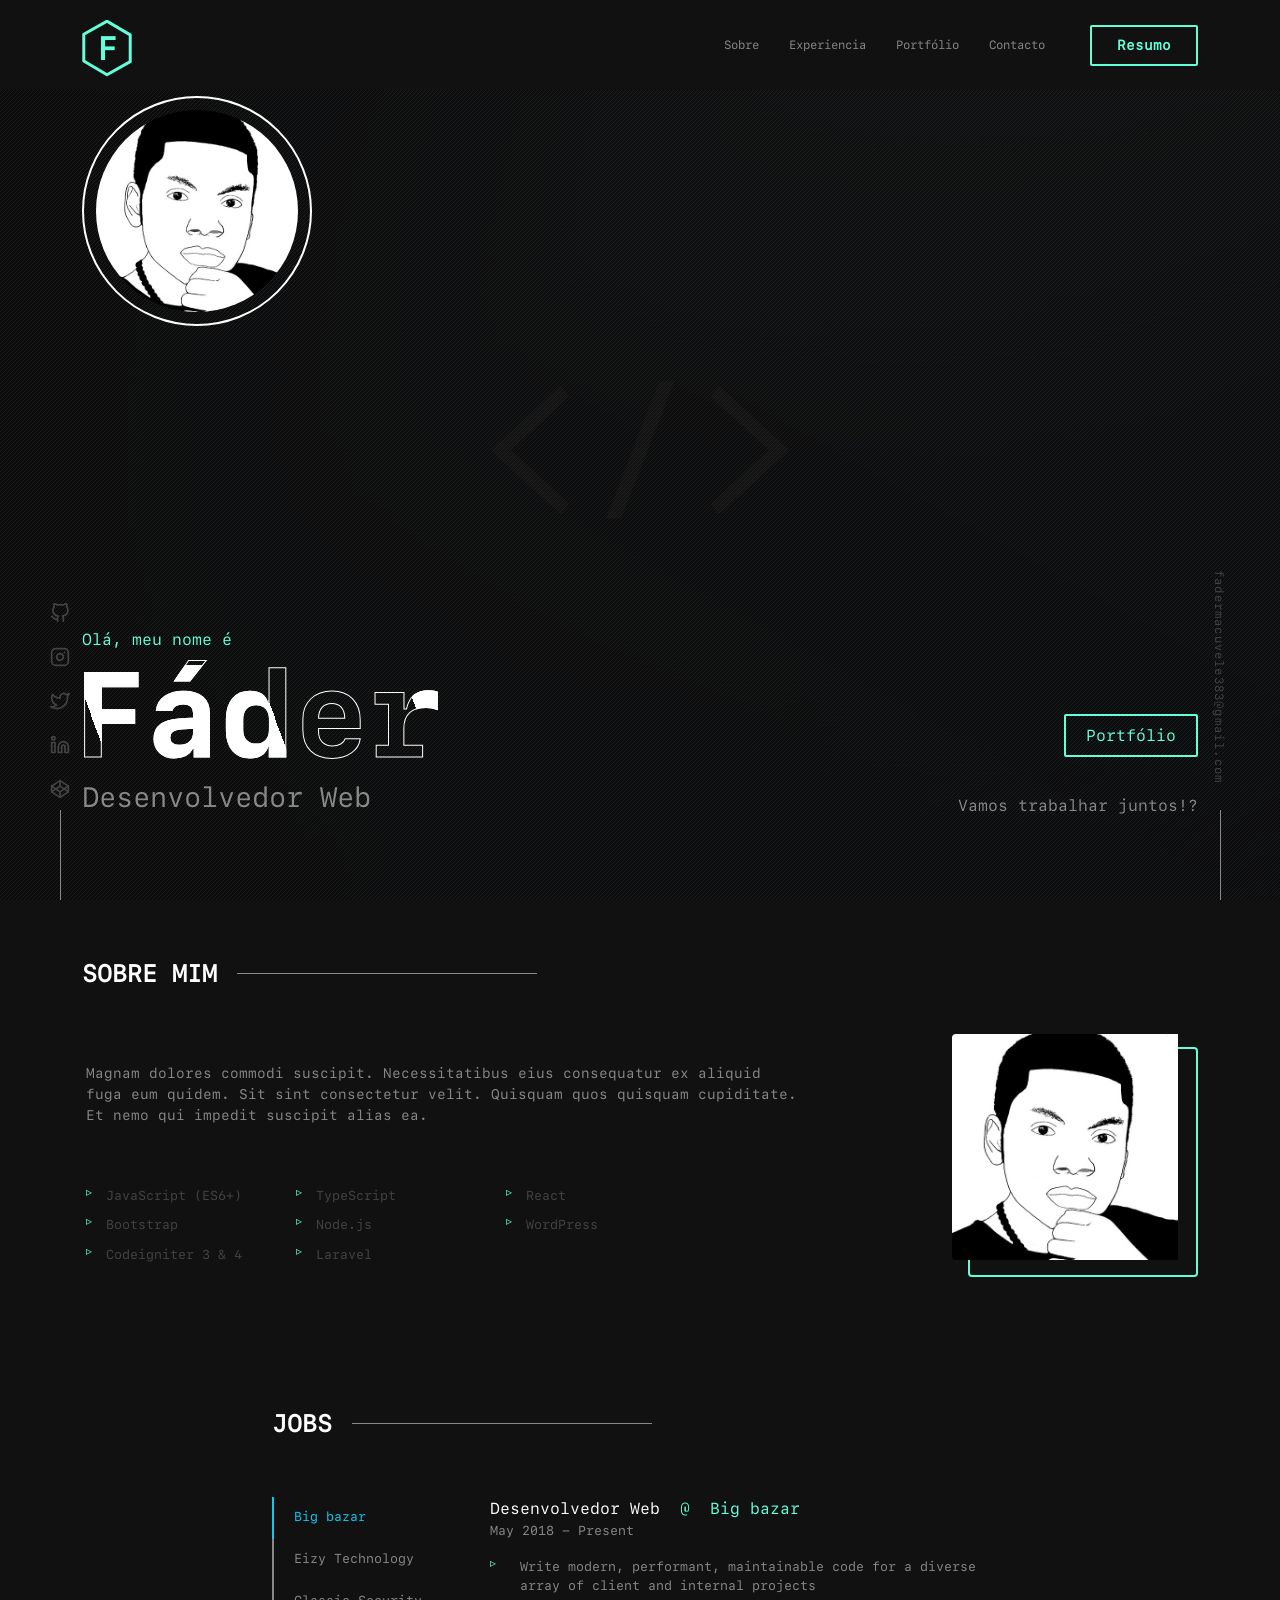
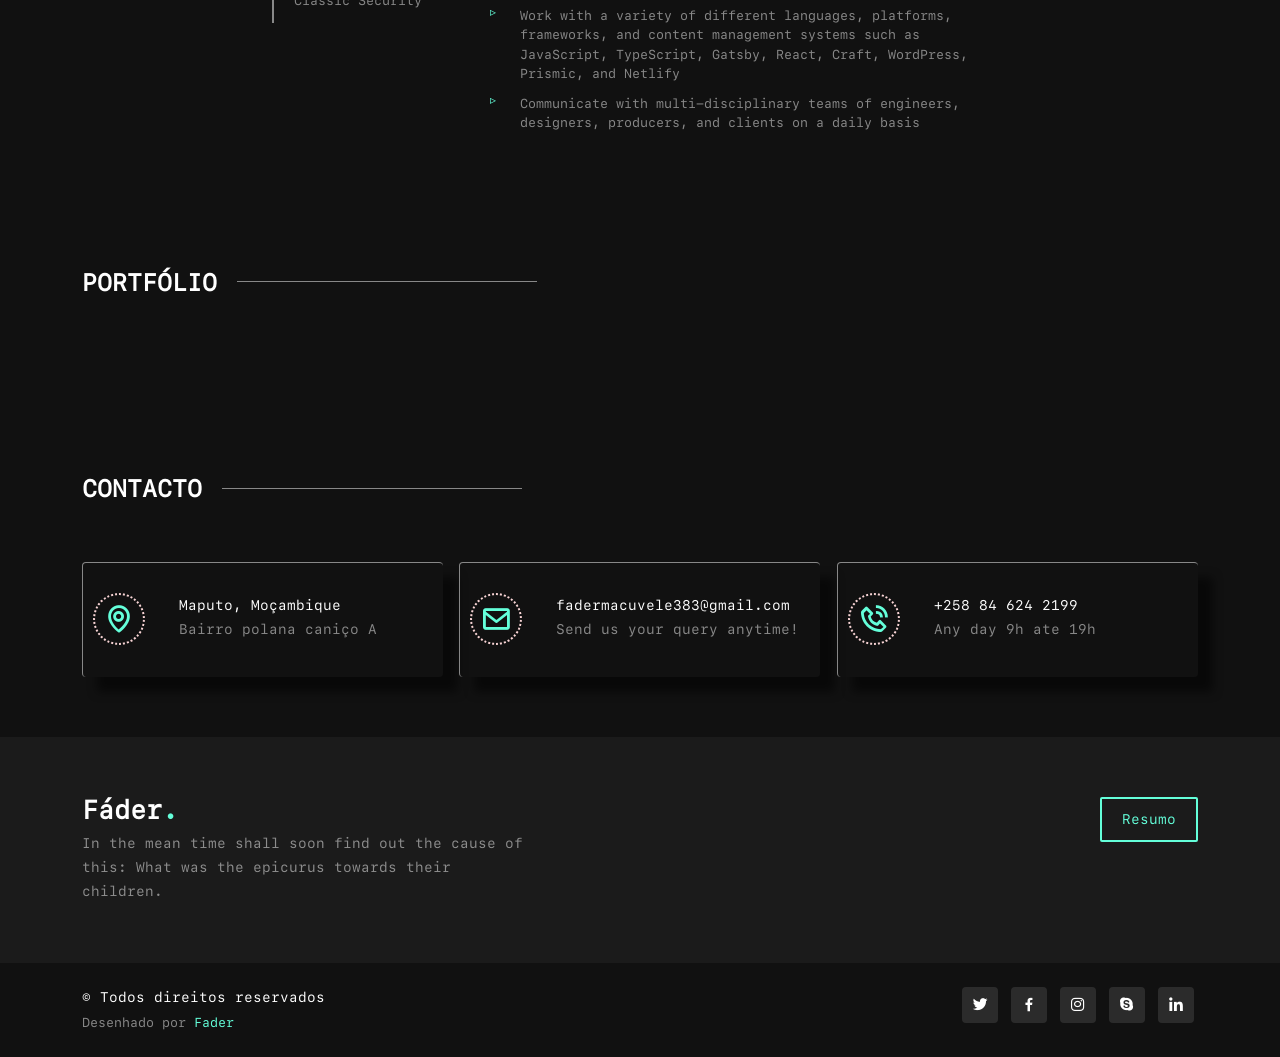
==== commit 01c2e60e: "another awesome" ====
--- a/index.html
+++ b/index.html
@@ -102,6 +102,7 @@
         <nav id="navbar" class="navbar order-last order-lg-0">
             <ul>
                 <li><a class="nav-link scrollto " href="#about">Sobre</a></li>
+                <li><a class="nav-link scrollto " href="#jobs">Experiencia</a></li>
                 <li><a class="nav-link scrollto " href="#portfolio">Portfólio</a></li>
                 <li><a class="nav-link scrollto " href="#contact">Contacto</a></li>
             </ul>
@@ -158,14 +159,85 @@
                 <div class="col-md-8 ps-0">
                     <div class="card bg-transparent border-0">
                         <div class="card-body">
-                            <p class="text-white-50 text-start">Magnam dolores commodi suscipit. Necessitatibus eius consequatur ex aliquid fuga eum quidem. Sit sint
-                                consectetur velit. Quisquam quos quisquam cupiditate. Et nemo qui impedit suscipit alias ea.</p>
+                            <p class="text-white-50 text-start">Magnam dolores commodi suscipit. Necessitatibus eius
+                                consequatur ex aliquid fuga eum quidem. Sit sint
+                                consectetur velit. Quisquam quos quisquam cupiditate. Et nemo qui impedit suscipit alias
+                                ea.</p>
+
+                            <br>
+                            <ul class="skills-list">
+                                <li>JavaScript (ES6+)</li>
+                                <li>TypeScript</li>
+                                <li>React</li>
+                                <li>Bootstrap</li>
+                                <li>Node.js</li>
+                                <li>WordPress</li>
+                                <li>Codeigniter 3 & 4</li>
+                                <li>Laravel</li>
+                            </ul>
                         </div>
                     </div>
                 </div>
                 <div class="col-md-4 d-flex justify-content-end">
-                    <div class="rounded position-relative box">
-                        <img src="assets/img/fader-face.jpg" class="rounded-start position-absolute w-100" style="top:-15px; left: -8%" alt="">
+                    <div class="rounded position-relative image-box">
+                        <img src="assets/img/fader-face.jpg" class="rounded-start position-absolute w-100" alt="">
+                    </div>
+                </div>
+            </div>
+        </div>
+    </section>
+    <section id="jobs" class="jobs bg-main">
+        <div class="container" data-aos="fade-up">
+            <div class="row justify-content-center">
+                <div class="col-lg-8 col-sm-12">
+
+                    <div class="section-title">
+                        <h2>Jobs</h2>
+                        <p class="text-start"></p>
+                    </div>
+
+                    <div class="inner">
+                        <div role="tablist" id="pills-tab" class="nav companies">
+                            <button class="job-link active" id="pills-home-tab" data-bs-toggle="pill" data-bs-target="#pills-home"
+                                    type="button" role="tab" aria-controls="pills-home" aria-selected="false">Big bazar
+                            </button>
+                            <button class="job-link" id="pills-profile-tab" data-bs-toggle="pill" data-bs-target="#pills-profile"
+                                    type="button" role="tab" aria-controls="pills-profile" aria-selected="false">Eizy Technology
+                            </button>
+                            <button class="job-link" id="pills-contact-tab" data-bs-toggle="pill" data-bs-target="#pills-contact"
+                                    type="button" role="tab" aria-controls="pills-contact" aria-selected="false">Classic Security
+                            </button>
+                        </div>
+
+                        <div class="tab-content ps-lg-5" id="pills-tabContent">
+                            <div class="tab-pane fade show active" id="pills-home" role="tabpanel" aria-labelledby="pills-home-tab">
+                                <span class="text-white">Desenvolvedor Web</span>
+                                <span class="text-active">&nbsp;@&nbsp;
+                            <a  href="https://www.bigbazar.com/" rel="noopener noreferrer" target="_blank">Big bazar</a>
+                        </span>
+                                <p class="range text-white-50">May 2018 - Present</p>
+                                <div class="text-white-50">
+                                    <ul class="desc">
+                                        <li>Write modern, performant, maintainable code for a diverse array of
+                                            client and internal projects
+                                        </li>
+                                        <li>Work with a variety of different languages, platforms, frameworks,
+                                            and content management systems such as JavaScript, TypeScript,
+                                            Gatsby, React, Craft, WordPress, Prismic, and Netlify
+                                        </li>
+                                        <li>Communicate with multi-disciplinary teams of engineers, designers,
+                                            producers, and clients on a daily basis
+                                        </li>
+                                    </ul>
+                                </div>
+                            </div>
+                            <div class="tab-pane fade" id="pills-profile" role="tabpanel" aria-labelledby="pills-profile-tab">
+                                2
+                            </div>
+                            <div class="tab-pane fade" id="pills-contact" role="tabpanel" aria-labelledby="pills-contact-tab">
+                                3
+                            </div>
+                        </div>
                     </div>
                 </div>
             </div>
@@ -358,4 +430,5 @@
 </script>
 </body>
 
-</html>+</html>
+
--- a/assets/css/style.css
+++ b/assets/css/style.css
@@ -66,7 +66,9 @@
 # Header
 --------------------------------------------------------------*/
 #header {
-    background: #fff;
+    /*background: #fff;*/
+    /*background: transparent !important;*/
+    background: #111111 !important;
     transition: all 0.5s;
     z-index: 997;
     padding: 20px 0;
@@ -90,14 +92,18 @@
     color: #64ffda;
 }
 
+
+/*header*/
+
 /*--------------------------------------------------------------
 # Get Startet Button
 --------------------------------------------------------------*/
 .get-started-btn {
     margin-left: 30px;
-    background: #64ffda;
-    color: #fff;
-    border-radius: 4px;
+    background: transparent;
+    color: #64ffda;
+    border: #64ffda 2px solid;
+    border-radius: 2px;
     padding: 8px 25px;
     white-space: nowrap;
     transition: 0.3s;
@@ -107,8 +113,8 @@
 }
 
 .get-started-btn:hover {
-    background: #111111;
-    color: #fff;
+    color: #64ffda;
+    background: rgba(100, 255, 218, 0.2) !important;
 }
 
 @media (max-width: 992px) {
@@ -146,11 +152,21 @@
     justify-content: space-between;
     padding: 10px 0 10px 30px;
     font-family: "SF Mono Regular", sans-serif;
-    font-size: 15px;
-    font-weight: 600;
-    color: #111111;
+    font-size: 12px;
+    font-weight: 100;
+    color: rgba(255, 255, 255, .5) !important;
     white-space: nowrap;
     transition: 0.3s;
+}
+
+.navbar a, .navbar a:focus {
+    padding: 8px 15px;
+    /*margin: 0 5px;*/
+}
+
+.navbar .active, .navbar .active:focus {
+    border: #64ffda dashed 2px;
+    color: #64ffda;
 }
 
 .navbar a i, .navbar a:focus i {
@@ -582,10 +598,41 @@
     color: #848484;
 }
 
-.about .box {
+.about .image-box {
     width: 230px;
     height: 230px;
     border: 2px solid #64ffda
+}
+
+.about .image-box img {
+    top: -15px;
+    left: -8%
+}
+
+.about ul.skills-list {
+    display: grid;
+    grid-template-columns: repeat(3, minmax(140px, 200px));
+    gap: 0 10px;
+    padding: 0;
+    margin: 20px 0 0;
+    overflow: hidden;
+    list-style: none;
+}
+
+.about ul.skills-list li::before {
+    content: "▹";
+    position: absolute;
+    left: 0;
+    color: #64ffda;
+    font-size: 12px;
+    line-height: 12px;
+}
+
+.about ul.skills-list li {
+    position: relative;
+    margin-bottom: 10px;
+    padding-left: 20px;
+    font-size: 13px;
 }
 
 @media (max-width: 1200px) {
@@ -963,52 +1010,6 @@
     color: #fff;
 }
 
-#footer .footer-newsletter {
-    font-size: 15px;
-}
-
-#footer .footer-newsletter h4 {
-    font-size: 16px;
-    font-weight: bold;
-    position: relative;
-    padding-bottom: 12px;
-}
-
-#footer .footer-newsletter form {
-    margin-top: 30px;
-    background: #fff;
-    padding: 5px 10px;
-    position: relative;
-    border-radius: 4px;
-    text-align: left;
-}
-
-#footer .footer-newsletter form input[type=email] {
-    border: 0;
-    padding: 4px 8px;
-    width: calc(100% - 100px);
-}
-
-#footer .footer-newsletter form input[type=submit] {
-    position: absolute;
-    top: 0;
-    right: -1px;
-    bottom: 0;
-    border: 0;
-    background: none;
-    font-size: 16px;
-    padding: 0 20px;
-    background: #64ffda;
-    color: #fff;
-    transition: 0.3s;
-    border-radius: 0 4px 4px 0;
-    box-shadow: 0px 2px 15px rgba(0, 0, 0, 0.1);
-}
-
-#footer .footer-newsletter form input[type=submit]:hover {
-    background: #64ffda;
-}
-
 #footer .credits {
     padding-top: 5px;
     font-size: 13px;
@@ -1032,4 +1033,135 @@
 #footer .social-links a:hover {
     color: #64ffda;
     text-decoration: none;
-}+}
+
+#jobs .inner {
+    display: flex;
+}
+
+#jobs .nav {
+    display: block;
+}
+
+#jobs .companies {
+    position: relative;
+    z-index: 3;
+    width: max-content;
+    padding: 0;
+    margin: 0;
+    list-style: none;
+}
+
+.range {
+    font-size: 13px;
+}
+
+#jobs ul.desc {
+    list-style: none;
+    padding-left: 0 !important;
+}
+
+#jobs ul.desc li {
+    position: relative;
+    font-size: 13px;
+    padding-left: 30px;
+    margin-bottom: 10px;
+}
+
+#jobs ul.desc li::before {
+    content: "▹";
+    position: absolute;
+    left: 0;
+    color: #64ffda;
+    font-size: 12px;
+    line-height: 12px;
+}
+
+.job-link {
+    position: relative;
+    transition: all 0.25s cubic-bezier(0.645, 0.045, 0.355, 1);;
+    display: flex;
+    -webkit-box-align: center;
+    align-items: center;
+    /*width: 100%;*/
+    height: 42px;
+    padding: 0 20px 2px;
+    border: 0;
+    border-left: 2px solid rgba(255, 255, 255, .5) !important;
+    background-color: transparent;
+    color: rgba(255, 255, 255, .5) !important;
+    font-size: 13px;
+    text-align: left;
+    white-space: nowrap;
+}
+
+.job-link:hover {
+    color: #64ffda !important;
+    background: rgba(100, 255, 218, 0.2) !important;
+}
+
+
+.job-link.active {
+    border-left: 2px solid #0dcaf0 !important;
+    color: #0dcaf0 !important;
+}
+
+@media (max-width: 480px) {
+    .companies {
+        width: calc(100% + 50px);
+    }
+
+    /*.job-link {*/
+    /*    display: flex;*/
+    /*    -webkit-box-pack: center;*/
+    /*    justify-content: center;*/
+    /*    -webkit-box-align: center;*/
+    /*    align-items: center;*/
+    /*    min-width: 120px;*/
+    /*    !*width: 40px !important;*!*/
+    /*    padding: 0 15px;*/
+    /*    border: 0 !important;*/
+    /*    text-align: left;*/
+    /*}*/
+}
+
+@media (max-width: 600px) {
+
+    #jobs .inner {
+        display: block;
+    }
+
+    #jobs .nav {
+        display: flex !important;
+    }
+
+    #jobs .companies {
+        display: flex !important;
+        flex-wrap: nowrap;
+        overflow: auto !important;
+        margin-bottom: 30px;
+        width: 100%;
+    }
+
+    .job-link {
+        display: flex;
+        -webkit-box-pack: center;
+        justify-content: center;
+        -webkit-box-align: center;
+        align-items: center;
+        min-width: 150px;
+        margin: 0 10px;
+        padding: 0 15px;
+        border: 0 !important;
+        text-align: left;
+    }
+
+    .job-link.active {
+        border: 0 !important;
+        border-bottom: 2px solid #0dcaf0 !important;
+    }
+}
+
+/**, ::before, ::after {*/
+/*    box-sizing: inherit;*/
+/*}*/
--- a/assets/css/custom.css
+++ b/assets/css/custom.css
@@ -82,27 +82,6 @@
     color: #64ffda;
 }
 
-/*header*/
-#header {
-    background-color: #111111;
-    /*background: transparent !important;*/
-}
-.navbar a, .navbar a:focus{
-    padding: 8px 25px;
-}
-
-.navbar .active,  .navbar .active:focus{
-    border: #64ffda dashed 2px;
-    color: #64ffda;
-}
-.navbar a{
-    color: rgba(255, 255, 255, .5) !important;
-    font-family: "SF Mono Regular", sans-serif;
-    font-weight: normal !important;
-}
-.navbar a:hover{
-    color: #64ffda !important;
-}
 .get-started-btn {
     margin-left: 30px;
     background: transparent;
